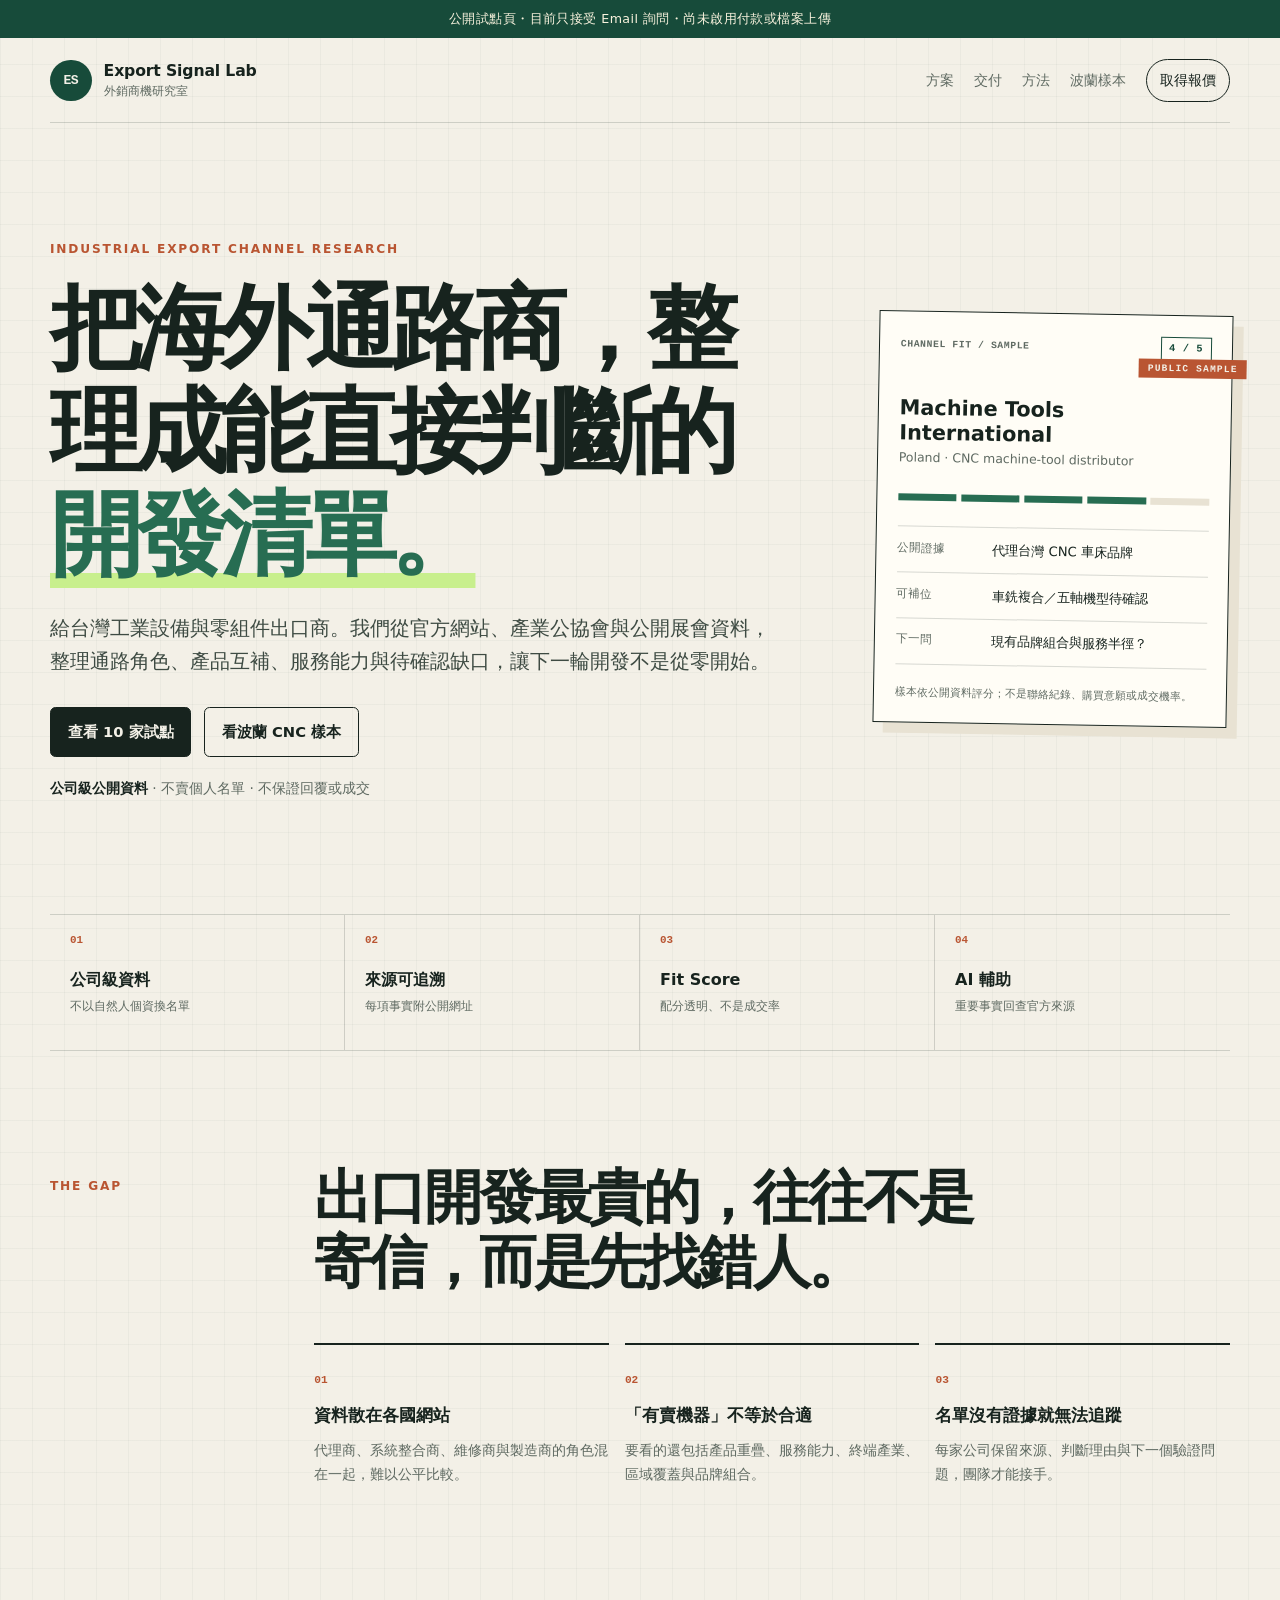
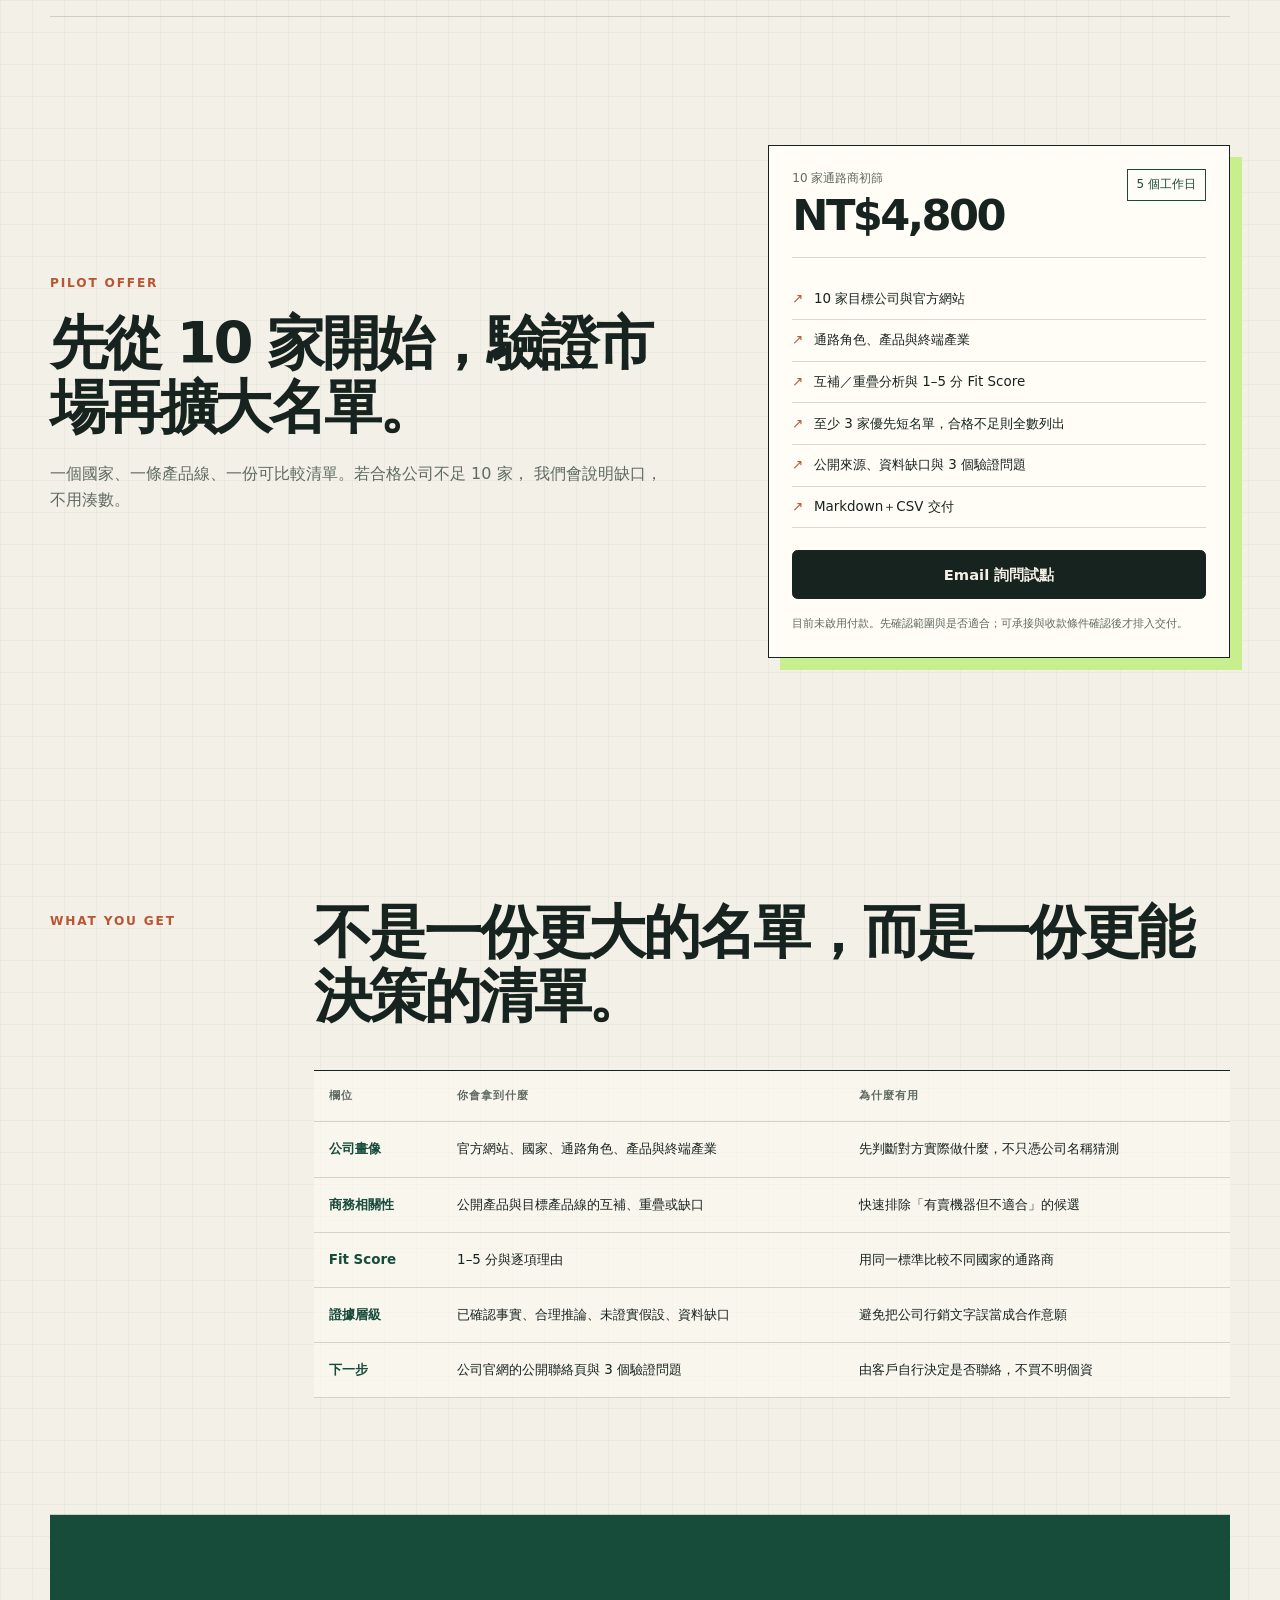
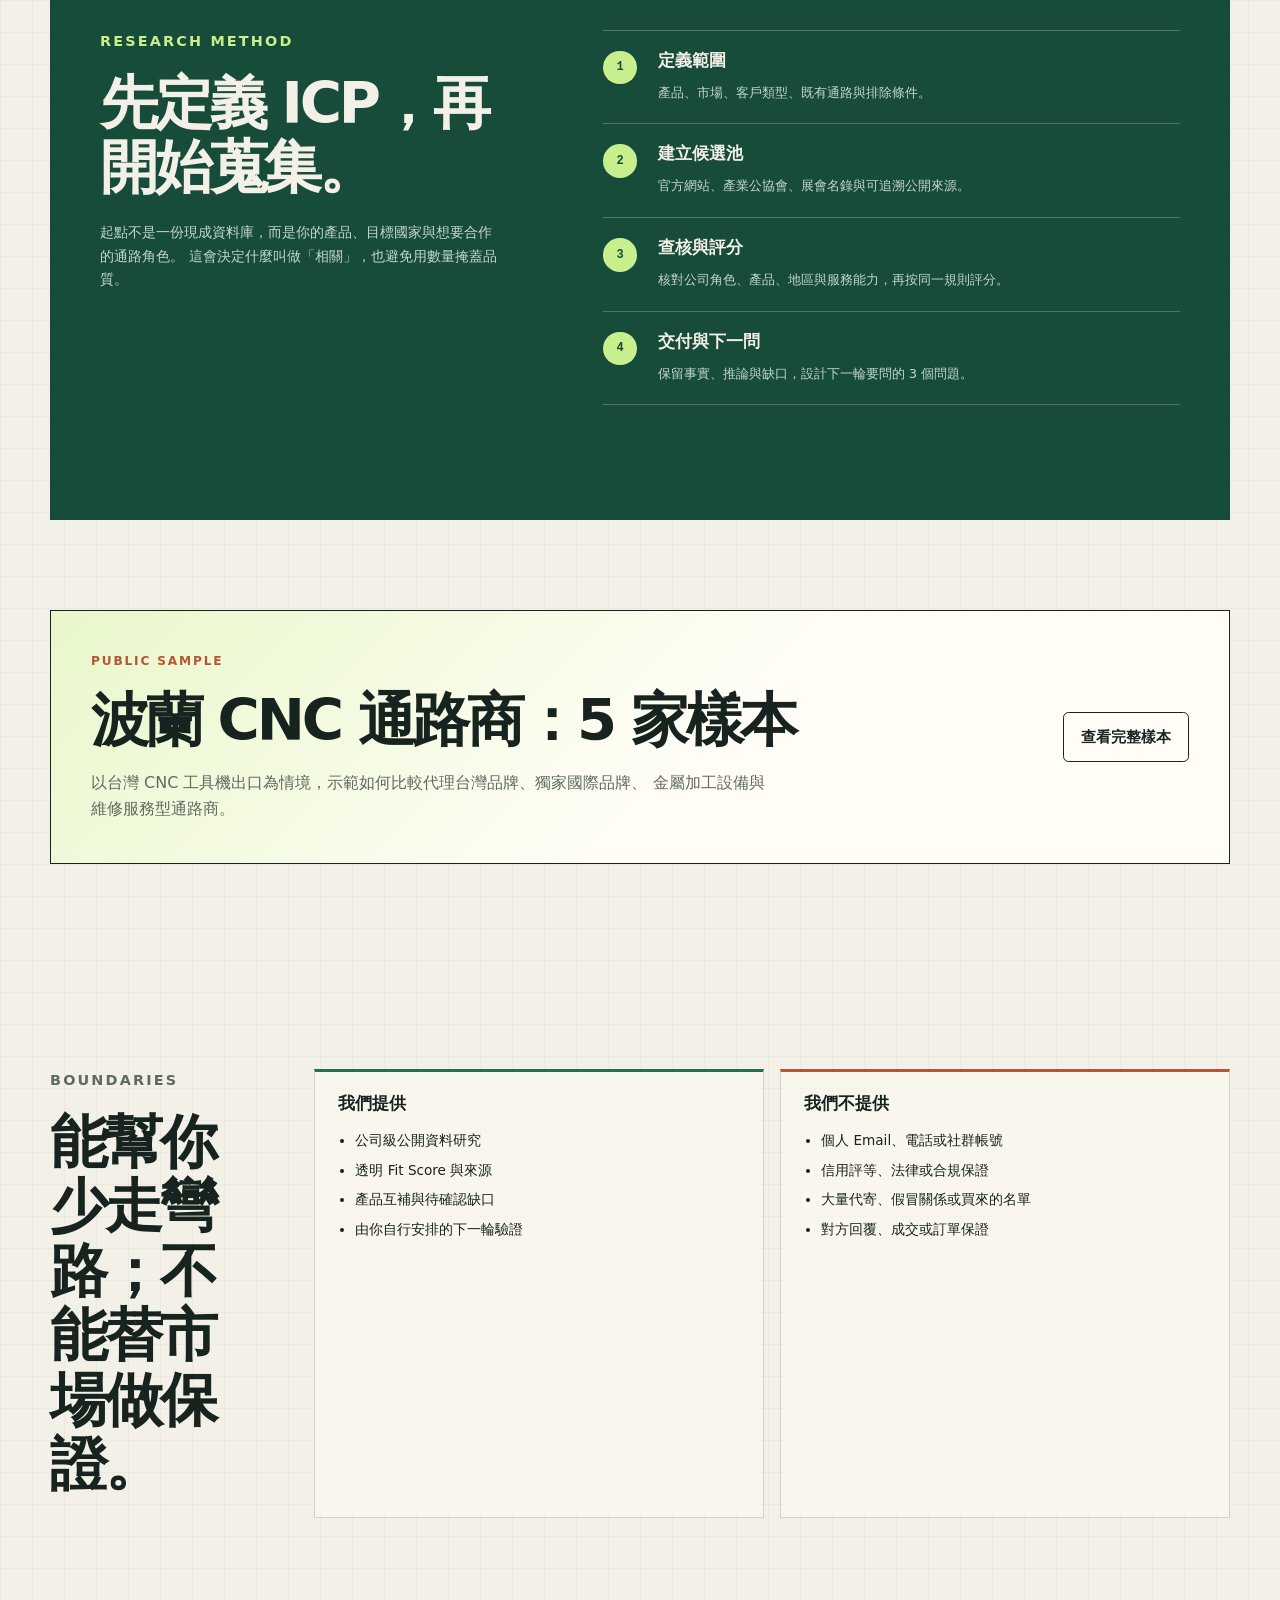
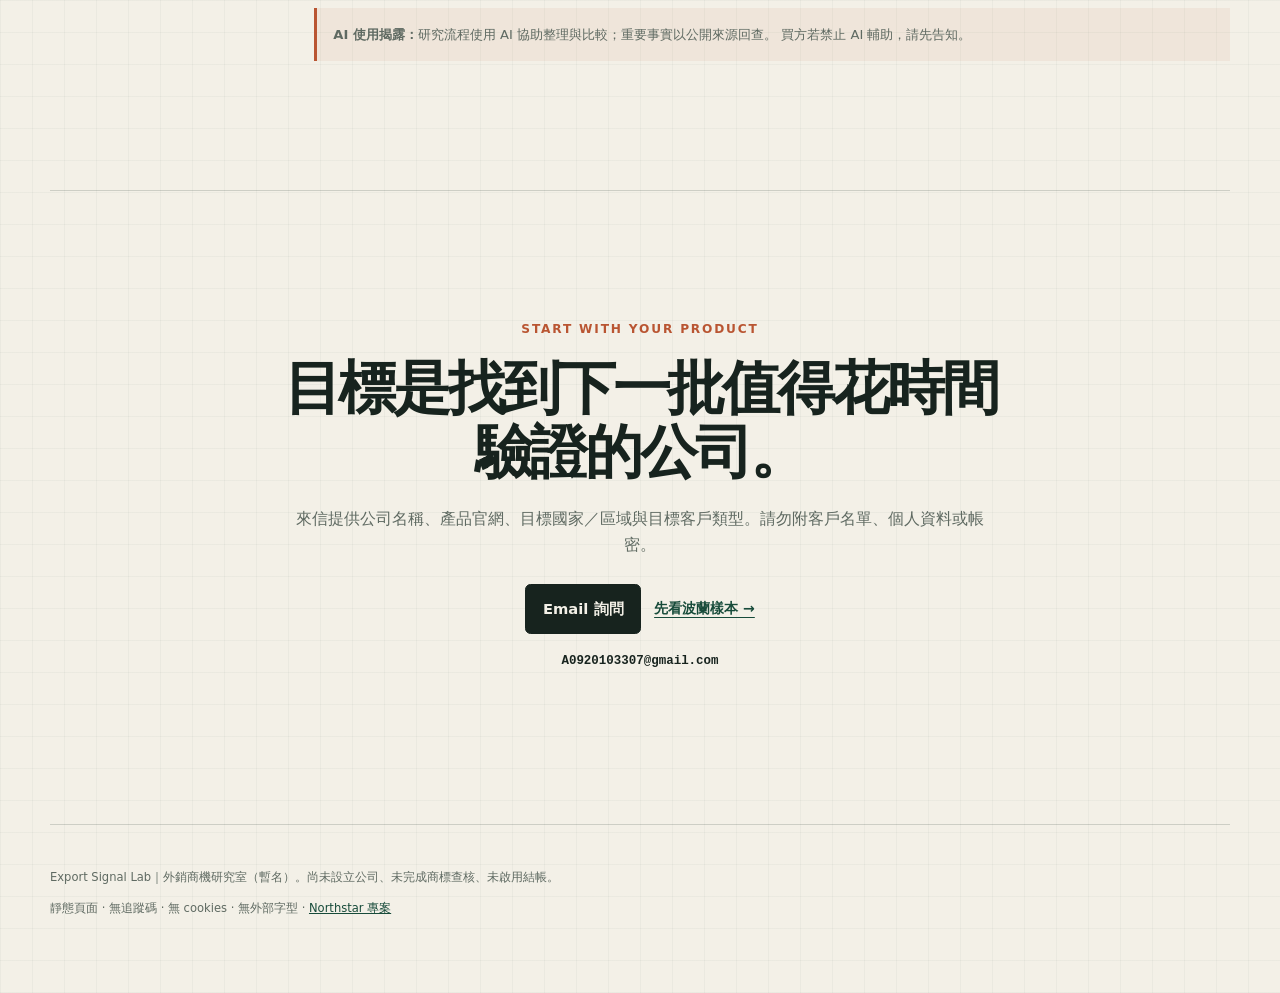
==== export-research/index.html @ 9eeb0684 "Add export channel research pilot" ====
<!doctype html>
<html lang="zh-Hant">
<head>
  <meta charset="utf-8">
  <meta name="viewport" content="width=device-width, initial-scale=1">
  <meta name="color-scheme" content="light">
  <meta name="description" content="為台灣工業出口商整理可追溯、可比較的海外通路商清單。10 家公開資料初篩試點，含 Fit Score、來源與訪談問題。">
  <link rel="canonical" href="https://a0920103307-droid.github.io/northstar-schema-review-site/export-research/">
  <title>Export Signal Lab｜外銷通路商機研究</title>
  <link rel="stylesheet" href="styles.css">
</head>
<body>
  <a class="skip-link" href="#main">跳至主要內容</a>

  <div class="notice" role="status">
    公開試點頁・目前只接受 Email 詢問・尚未啟用付款或檔案上傳
  </div>

  <header class="site-header">
    <a class="brand" href="#top" aria-label="Export Signal Lab 首頁">
      <span class="brand-mark" aria-hidden="true">ES</span>
      <span class="brand-copy">
        <strong>Export Signal Lab</strong>
        <small>外銷商機研究室</small>
      </span>
    </a>
    <nav aria-label="主要導覽">
      <a href="#offer">方案</a>
      <a href="#deliverable">交付</a>
      <a href="#method">方法</a>
      <a href="sample.html">波蘭樣本</a>
      <a class="nav-cta" href="#contact">取得報價</a>
    </nav>
  </header>

  <main id="main">
    <section id="top" class="hero">
      <div class="hero-copy">
        <p class="eyebrow">Industrial export channel research</p>
        <h1>把海外通路商，整理成能直接判斷的<span>開發清單。</span></h1>
        <p class="lede">
          給台灣工業設備與零組件出口商。我們從官方網站、產業公協會與公開展會資料，
          整理通路角色、產品互補、服務能力與待確認缺口，讓下一輪開發不是從零開始。
        </p>
        <div class="actions">
          <a class="button primary" href="#offer">查看 10 家試點</a>
          <a class="button secondary" href="sample.html">看波蘭 CNC 樣本</a>
        </div>
        <p class="proof">
          <strong>公司級公開資料</strong> · 不賣個人名單 · 不保證回覆或成交
        </p>
      </div>

      <aside class="signal-card" aria-label="樣本評分卡示意">
        <div class="signal-head">
          <span>CHANNEL FIT / SAMPLE</span>
          <span class="tag">4 / 5</span>
        </div>
        <p class="company">Machine Tools International</p>
        <p class="location">Poland · CNC machine-tool distributor</p>
        <div class="signal-meter" aria-hidden="true">
          <span></span><span></span><span></span><span></span><span class="empty"></span>
        </div>
        <dl>
          <div><dt>公開證據</dt><dd>代理台灣 CNC 車床品牌</dd></div>
          <div><dt>可補位</dt><dd>車銑複合／五軸機型待確認</dd></div>
          <div><dt>下一問</dt><dd>現有品牌組合與服務半徑？</dd></div>
        </dl>
        <p class="fine-print">樣本依公開資料評分；不是聯絡紀錄、購買意願或成交機率。</p>
      </aside>
    </section>

    <section class="ticker" aria-label="服務屬性">
      <div><span>01</span><strong>公司級資料</strong><small>不以自然人個資換名單</small></div>
      <div><span>02</span><strong>來源可追溯</strong><small>每項事實附公開網址</small></div>
      <div><span>03</span><strong>Fit Score</strong><small>配分透明、不是成交率</small></div>
      <div><span>04</span><strong>AI 輔助</strong><small>重要事實回查官方來源</small></div>
    </section>

    <section class="problem">
      <div class="section-label">THE GAP</div>
      <div class="problem-copy">
        <h2>出口開發最貴的，往往不是寄信，而是先找錯人。</h2>
        <div class="problem-grid">
          <article>
            <span>01</span>
            <h3>資料散在各國網站</h3>
            <p>代理商、系統整合商、維修商與製造商的角色混在一起，難以公平比較。</p>
          </article>
          <article>
            <span>02</span>
            <h3>「有賣機器」不等於合適</h3>
            <p>要看的還包括產品重疊、服務能力、終端產業、區域覆蓋與品牌組合。</p>
          </article>
          <article>
            <span>03</span>
            <h3>名單沒有證據就無法追蹤</h3>
            <p>每家公司保留來源、判斷理由與下一個驗證問題，團隊才能接手。</p>
          </article>
        </div>
      </div>
    </section>

    <section id="offer" class="offer">
      <div class="offer-intro">
        <p class="eyebrow">Pilot offer</p>
        <h2>先從 10 家開始，驗證市場再擴大名單。</h2>
        <p>
          一個國家、一條產品線、一份可比較清單。若合格公司不足 10 家，
          我們會說明缺口，不用湊數。
        </p>
      </div>
      <div class="price-card">
        <div class="price-head">
          <div>
            <span>10 家通路商初篩</span>
            <strong>NT$4,800</strong>
          </div>
          <span class="schedule">5 個工作日</span>
        </div>
        <ul class="deliverables">
          <li>10 家目標公司與官方網站</li>
          <li>通路角色、產品與終端產業</li>
          <li>互補／重疊分析與 1–5 分 Fit Score</li>
          <li>至少 3 家優先短名單，合格不足則全數列出</li>
          <li>公開來源、資料缺口與 3 個驗證問題</li>
          <li>Markdown＋CSV 交付</li>
        </ul>
        <a class="button primary wide" href="mailto:A0920103307@gmail.com?subject=Export%20Signal%20Lab%20%E5%8D%81%E5%AE%B6%E9%80%9A%E8%B7%AF%E5%95%86%E5%88%9D%E7%AF%A9%E8%A9%A2%E5%95%8F&amp;body=%E6%82%A8%E5%A5%BD%EF%BC%8C%E6%88%91%E6%83%B3%E4%BA%86%E8%A7%A3%2010%20%E5%AE%B6%E9%80%9A%E8%B7%AF%E5%95%86%E5%88%9D%E7%AF%A9%E3%80%82%0A%0A%E5%85%AC%E5%8F%B8%EF%BC%9A%0A%E7%94%A2%E5%93%81%E5%AE%98%E7%B6%B2%EF%BC%9A%0A%E7%9B%AE%E6%A8%99%E5%9C%8B%E5%AE%B6%2F%E5%8D%80%E5%9F%9F%EF%BC%9A%0A%E7%9B%AE%E6%A8%99%E5%AE%A2%E6%88%B6%E9%A1%9E%E5%9E%8B%EF%BC%9A%0A%0A%E8%AB%8B%E5%8B%BF%E9%99%84%E5%80%8B%E4%BA%BA%E8%81%AF%E7%B5%A1%E8%B3%87%E6%96%99%E3%80%81%E5%AE%A2%E6%88%B6%E5%90%8D%E5%96%AE%E3%80%81%E5%B8%B3%E5%AF%86%E6%88%96%E9%9D%9E%E5%85%AC%E9%96%8B%E6%96%87%E4%BB%B6%E3%80%82">Email 詢問試點</a>
        <p class="price-note">目前未啟用付款。先確認範圍與是否適合；可承接與收款條件確認後才排入交付。</p>
      </div>
    </section>

    <section id="deliverable" class="deliverable">
      <div class="section-label">WHAT YOU GET</div>
      <div>
        <h2>不是一份更大的名單，而是一份更能決策的清單。</h2>
        <div class="table-wrap">
          <table>
            <thead>
              <tr><th>欄位</th><th>你會拿到什麼</th><th>為什麼有用</th></tr>
            </thead>
            <tbody>
              <tr><td>公司畫像</td><td>官方網站、國家、通路角色、產品與終端產業</td><td>先判斷對方實際做什麼，不只憑公司名稱猜測</td></tr>
              <tr><td>商務相關性</td><td>公開產品與目標產品線的互補、重疊或缺口</td><td>快速排除「有賣機器但不適合」的候選</td></tr>
              <tr><td>Fit Score</td><td>1–5 分與逐項理由</td><td>用同一標準比較不同國家的通路商</td></tr>
              <tr><td>證據層級</td><td>已確認事實、合理推論、未證實假設、資料缺口</td><td>避免把公司行銷文字誤當成合作意願</td></tr>
              <tr><td>下一步</td><td>公司官網的公開聯絡頁與 3 個驗證問題</td><td>由客戶自行決定是否聯絡，不買不明個資</td></tr>
            </tbody>
          </table>
        </div>
      </div>
    </section>

    <section id="method" class="method">
      <div>
        <p class="eyebrow">Research method</p>
        <h2>先定義 ICP，再開始蒐集。</h2>
        <p>
          起點不是一份現成資料庫，而是你的產品、目標國家與想要合作的通路角色。
          這會決定什麼叫做「相關」，也避免用數量掩蓋品質。
        </p>
      </div>
      <ol class="steps">
        <li><span>1</span><div><h3>定義範圍</h3><p>產品、市場、客戶類型、既有通路與排除條件。</p></div></li>
        <li><span>2</span><div><h3>建立候選池</h3><p>官方網站、產業公協會、展會名錄與可追溯公開來源。</p></div></li>
        <li><span>3</span><div><h3>查核與評分</h3><p>核對公司角色、產品、地區與服務能力，再按同一規則評分。</p></div></li>
        <li><span>4</span><div><h3>交付與下一問</h3><p>保留事實、推論與缺口，設計下一輪要問的 3 個問題。</p></div></li>
      </ol>
    </section>

    <section class="sample-callout">
      <div>
        <p class="eyebrow">Public sample</p>
        <h2>波蘭 CNC 通路商：5 家樣本</h2>
        <p>
          以台灣 CNC 工具機出口為情境，示範如何比較代理台灣品牌、獨家國際品牌、
          金屬加工設備與維修服務型通路商。
        </p>
      </div>
      <a class="button secondary" href="sample.html">查看完整樣本</a>
    </section>

    <section class="limits">
      <div>
        <p class="eyebrow">Boundaries</p>
        <h2>能幫你少走彎路；不能替市場做保證。</h2>
      </div>
      <div class="limit-grid">
        <div>
          <h3>我們提供</h3>
          <ul>
            <li>公司級公開資料研究</li>
            <li>透明 Fit Score 與來源</li>
            <li>產品互補與待確認缺口</li>
            <li>由你自行安排的下一輪驗證</li>
          </ul>
        </div>
        <div>
          <h3>我們不提供</h3>
          <ul>
            <li>個人 Email、電話或社群帳號</li>
            <li>信用評等、法律或合規保證</li>
            <li>大量代寄、假冒關係或買來的名單</li>
            <li>對方回覆、成交或訂單保證</li>
          </ul>
        </div>
      </div>
      <p class="disclosure">
        <strong>AI 使用揭露：</strong>研究流程使用 AI 協助整理與比較；重要事實以公開來源回查。
        買方若禁止 AI 輔助，請先告知。
      </p>
    </section>

    <section id="contact" class="contact">
      <p class="eyebrow">Start with your product</p>
      <h2>目標是找到下一批值得花時間驗證的公司。</h2>
      <p>來信提供公司名稱、產品官網、目標國家／區域與目標客戶類型。請勿附客戶名單、個人資料或帳密。</p>
      <div class="contact-actions">
        <a class="button primary" href="mailto:A0920103307@gmail.com?subject=Export%20Signal%20Lab%20%E5%8D%81%E5%AE%B6%E9%80%9A%E8%B7%AF%E5%95%86%E5%88%9D%E7%AF%A9%E8%A9%A2%E5%95%8F&amp;body=%E6%82%A8%E5%A5%BD%EF%BC%8C%E6%88%91%E6%83%B3%E4%BA%86%E8%A7%A3%2010%20%E5%AE%B6%E9%80%9A%E8%B7%AF%E5%95%86%E5%88%9D%E7%AF%A9%E3%80%82%0A%0A%E5%85%AC%E5%8F%B8%EF%BC%9A%0A%E7%94%A2%E5%93%81%E5%AE%98%E7%B6%B2%EF%BC%9A%0A%E7%9B%AE%E6%A8%99%E5%9C%8B%E5%AE%B6%2F%E5%8D%80%E5%9F%9F%EF%BC%9A%0A%E7%9B%AE%E6%A8%99%E5%AE%A2%E6%88%B6%E9%A1%9E%E5%9E%8B%EF%BC%9A%0A%0A%E8%AB%8B%E5%8B%BF%E9%99%84%E5%80%8B%E4%BA%BA%E8%81%AF%E7%B5%A1%E8%B3%87%E6%96%99%E3%80%81%E5%AE%A2%E6%88%B6%E5%90%8D%E5%96%AE%E3%80%81%E5%B8%B3%E5%AF%86%E6%88%96%E9%9D%9E%E5%85%AC%E9%96%8B%E6%96%87%E4%BB%B6%E3%80%82">Email 詢問</a>
        <a class="text-link" href="sample.html">先看波蘭樣本 →</a>
      </div>
      <p class="contact-email">A0920103307@gmail.com</p>
    </section>
  </main>

  <footer>
    <p>Export Signal Lab｜外銷商機研究室（暫名）。尚未設立公司、未完成商標查核、未啟用結帳。</p>
    <p>靜態頁面 · 無追蹤碼 · 無 cookies · 無外部字型 · <a href="../">Northstar 專案</a></p>
  </footer>
</body>
</html>
---- export-research/styles.css ----
:root {
  --paper: #f3f0e7;
  --paper-2: #e8e2d3;
  --ink: #17231e;
  --muted: #5f6a62;
  --line: rgba(23, 35, 30, 0.17);
  --green: #174b3a;
  --green-2: #276d52;
  --lime: #c8ef8d;
  --rust: #b95532;
  --white: #fffdf6;
  --max: 1180px;
}

* { box-sizing: border-box; }
html { scroll-behavior: smooth; }
body {
  margin: 0;
  color: var(--ink);
  background:
    linear-gradient(rgba(23, 35, 30, 0.035) 1px, transparent 1px),
    linear-gradient(90deg, rgba(23, 35, 30, 0.035) 1px, transparent 1px),
    var(--paper);
  background-size: 32px 32px;
  font-family: "Noto Sans TC", "PingFang TC", "Microsoft JhengHei", ui-sans-serif, system-ui, sans-serif;
  line-height: 1.65;
}
a { color: inherit; }
button, a { -webkit-tap-highlight-color: transparent; }
.skip-link {
  position: fixed;
  z-index: 100;
  top: .5rem;
  left: .5rem;
  padding: .7rem 1rem;
  background: var(--ink);
  color: var(--white);
  transform: translateY(-150%);
}
.skip-link:focus { transform: none; }
.notice {
  padding: .55rem 1rem;
  color: #f8f2dd;
  background: var(--green);
  text-align: center;
  font-size: .79rem;
  letter-spacing: .035em;
}
.site-header, main, footer {
  width: min(calc(100% - 2.5rem), var(--max));
  margin-inline: auto;
}
.site-header {
  display: flex;
  align-items: center;
  justify-content: space-between;
  gap: 2rem;
  padding-block: 1.3rem;
  border-bottom: 1px solid var(--line);
}
.brand {
  display: inline-flex;
  align-items: center;
  gap: .75rem;
  text-decoration: none;
}
.brand-mark {
  display: grid;
  place-items: center;
  width: 2.6rem;
  height: 2.6rem;
  border-radius: 50%;
  color: var(--paper);
  background: var(--green);
  font: 800 .82rem/1 ui-monospace, SFMono-Regular, Consolas, monospace;
  letter-spacing: -.04em;
}
.brand-copy { display: grid; line-height: 1.2; }
.brand-copy strong { font-size: .98rem; letter-spacing: -.01em; }
.brand-copy small { margin-top: .24rem; color: var(--muted); font-size: .72rem; }
nav { display: flex; align-items: center; flex-wrap: wrap; gap: 1.25rem; }
nav a {
  color: var(--muted);
  text-decoration: none;
  font-size: .86rem;
}
nav a:hover, nav a:focus-visible { color: var(--ink); }
nav .nav-cta {
  padding: .55rem .8rem;
  border: 1px solid var(--ink);
  border-radius: 999px;
  color: var(--ink);
}

.hero {
  display: grid;
  grid-template-columns: minmax(0, 1.35fr) minmax(310px, .65fr);
  gap: clamp(3rem, 7vw, 7rem);
  align-items: center;
  min-height: 78vh;
  padding-block: clamp(4.5rem, 9vw, 8rem);
}
.eyebrow, .section-label {
  margin: 0 0 1.15rem;
  color: var(--rust);
  font-size: .76rem;
  font-weight: 850;
  letter-spacing: .15em;
  text-transform: uppercase;
}
h1, h2, h3 { line-height: 1.12; }
h1 {
  max-width: 12.5ch;
  margin: 0;
  font-size: clamp(3.2rem, 7.2vw, 6.7rem);
  font-weight: 850;
  letter-spacing: -.075em;
}
h1 span {
  color: var(--green-2);
  text-decoration: underline;
  text-decoration-color: var(--lime);
  text-decoration-thickness: .16em;
  text-underline-offset: .08em;
}
h2 {
  margin: 0 0 1.25rem;
  font-size: clamp(2.15rem, 4.5vw, 4rem);
  font-weight: 820;
  letter-spacing: -.055em;
}
h3 { margin: 0 0 .75rem; font-size: 1.06rem; }
.lede {
  max-width: 50rem;
  margin: 1.65rem 0 1.8rem;
  color: #3e4b43;
  font-size: clamp(1.06rem, 1.7vw, 1.24rem);
}
.actions, .contact-actions {
  display: flex;
  flex-wrap: wrap;
  align-items: center;
  gap: .8rem;
}
.button {
  display: inline-flex;
  align-items: center;
  justify-content: center;
  min-height: 3rem;
  padding: .72rem 1.05rem;
  border: 1px solid var(--ink);
  border-radius: .35rem;
  text-decoration: none;
  font-size: .92rem;
  font-weight: 800;
  transition: transform .16s ease, background .16s ease;
}
.button.primary { color: var(--paper); background: var(--ink); }
.button.secondary { color: var(--ink); background: transparent; }
.button.wide { width: 100%; margin-top: 1.35rem; }
.button:hover, .button:focus-visible { transform: translateY(-2px); }
.proof {
  margin: 1.25rem 0 0;
  color: var(--muted);
  font-size: .86rem;
}
.proof strong { color: var(--ink); }

.signal-card {
  position: relative;
  padding: 1.3rem;
  border: 1px solid var(--ink);
  background: var(--white);
  box-shadow: .65rem .65rem 0 var(--paper-2);
  transform: rotate(1deg);
}
.signal-card::after {
  content: "PUBLIC SAMPLE";
  position: absolute;
  right: -.9rem;
  top: 2.7rem;
  padding: .28rem .55rem;
  color: var(--paper);
  background: var(--rust);
  font: 800 .6rem/1 ui-monospace, SFMono-Regular, Consolas, monospace;
  letter-spacing: .12em;
}
.signal-head {
  display: flex;
  align-items: center;
  justify-content: space-between;
  gap: 1rem;
  color: var(--muted);
  font: 700 .61rem/1.3 ui-monospace, SFMono-Regular, Consolas, monospace;
  letter-spacing: .06em;
}
.tag {
  padding: .28rem .46rem;
  color: var(--green);
  border: 1px solid var(--green);
  font-size: .65rem;
}
.company {
  margin: 2.4rem 0 .15rem;
  font-size: 1.3rem;
  font-weight: 850;
  line-height: 1.2;
}
.location { margin: 0; color: var(--muted); font-size: .78rem; }
.signal-meter {
  display: grid;
  grid-template-columns: repeat(5, 1fr);
  gap: .28rem;
  margin: 1.6rem 0;
}
.signal-meter span { height: .42rem; background: var(--green-2); }
.signal-meter .empty { background: var(--paper-2); }
dl { margin: 0; border-top: 1px solid var(--line); }
dl div {
  display: grid;
  grid-template-columns: 5.2rem 1fr;
  gap: .75rem;
  padding-block: .72rem;
  border-bottom: 1px solid var(--line);
}
dt { color: var(--muted); font-size: .72rem; }
dd { margin: 0; font-size: .82rem; }
.fine-print { margin: 1.2rem 0 0; color: var(--muted); font-size: .67rem; }

.ticker {
  display: grid;
  grid-template-columns: repeat(4, 1fr);
  border-block: 1px solid var(--line);
}
.ticker div {
  min-height: 8.4rem;
  padding: 1.25rem;
  border-right: 1px solid var(--line);
}
.ticker div:last-child { border-right: 0; }
.ticker span, .ticker strong, .ticker small { display: block; }
.ticker span {
  margin-bottom: 1.3rem;
  color: var(--rust);
  font: 700 .68rem/1 ui-monospace, SFMono-Regular, Consolas, monospace;
}
.ticker strong { font-size: 1rem; }
.ticker small { margin-top: .2rem; color: var(--muted); font-size: .72rem; }

.problem, .deliverable, .limits {
  display: grid;
  grid-template-columns: .34fr 1.66fr;
  gap: clamp(2rem, 6vw, 6rem);
  padding-block: clamp(5rem, 9vw, 8rem);
  border-bottom: 1px solid var(--line);
}
.section-label { padding-top: .65rem; }
.problem-copy > h2 { max-width: 17ch; }
.problem-grid {
  display: grid;
  grid-template-columns: repeat(3, 1fr);
  gap: 1rem;
  margin-top: 3rem;
}
.problem-grid article {
  padding: 1.25rem 0 0;
  border-top: 2px solid var(--ink);
}
.problem-grid span {
  color: var(--rust);
  font: 700 .7rem/1 ui-monospace, SFMono-Regular, Consolas, monospace;
}
.problem-grid h3 { margin-top: .9rem; }
.problem-grid p, .method p, .deliverable p, .limits p {
  color: var(--muted);
  font-size: .9rem;
}

.offer {
  display: grid;
  grid-template-columns: minmax(0, 1fr) minmax(340px, .75fr);
  gap: clamp(3rem, 8vw, 8rem);
  align-items: center;
  padding-block: clamp(5rem, 10vw, 9rem);
}
.offer-intro > p:last-child { max-width: 39rem; color: var(--muted); }
.price-card {
  padding: 1.45rem;
  border: 1px solid var(--ink);
  background: var(--white);
  box-shadow: .75rem .75rem 0 var(--lime);
}
.price-head {
  display: flex;
  justify-content: space-between;
  gap: 1rem;
  padding-bottom: 1.25rem;
  border-bottom: 1px solid var(--line);
}
.price-head span { display: block; color: var(--muted); font-size: .75rem; }
.price-head strong {
  display: block;
  margin-top: .3rem;
  font-size: 2.7rem;
  line-height: 1;
  letter-spacing: -.06em;
}
.price-head .schedule {
  align-self: flex-start;
  padding: .3rem .55rem;
  color: var(--green);
  border: 1px solid var(--green);
}
.deliverables {
  list-style: none;
  padding: 0;
  margin: 1.25rem 0 0;
}
.deliverables li {
  position: relative;
  padding: .58rem 0 .58rem 1.35rem;
  border-bottom: 1px solid var(--line);
  font-size: .84rem;
}
.deliverables li::before {
  content: "↗";
  position: absolute;
  left: 0;
  color: var(--rust);
}
.price-note { margin: 1rem 0 0; color: var(--muted); font-size: .69rem; }

.table-wrap { overflow-x: auto; margin-top: 2.5rem; }
table {
  width: 100%;
  min-width: 720px;
  border-collapse: collapse;
  background: rgba(255, 253, 246, .52);
}
th, td {
  padding: 1rem .9rem;
  border-bottom: 1px solid var(--line);
  text-align: left;
  vertical-align: top;
  font-size: .84rem;
}
th {
  color: var(--muted);
  border-top: 1px solid var(--ink);
  font-size: .7rem;
  letter-spacing: .08em;
  text-transform: uppercase;
}
td:first-child { color: var(--green); font-weight: 800; }

.method {
  display: grid;
  grid-template-columns: .82fr 1.18fr;
  gap: clamp(3rem, 8vw, 8rem);
  padding-block: clamp(5rem, 9vw, 8rem);
  color: var(--paper);
  background: var(--green);
  width: 100%;
  margin-left: 0;
  padding-inline: max(1.25rem, calc((100vw - var(--max)) / 2));
}
.method .eyebrow { color: var(--lime); }
.method p { color: #c3d7cc; }
.method > div { max-width: 35rem; }
.steps {
  list-style: none;
  padding: 0;
  margin: 0;
  border-top: 1px solid rgba(255,255,255,.23);
}
.steps li {
  display: grid;
  grid-template-columns: 2.4rem 1fr;
  gap: 1rem;
  padding: 1.25rem 0;
  border-bottom: 1px solid rgba(255,255,255,.23);
}
.steps li > span {
  display: grid;
  place-items: center;
  width: 2.1rem;
  height: 2.1rem;
  color: var(--green);
  background: var(--lime);
  border-radius: 50%;
  font: 800 .75rem/1 ui-monospace, SFMono-Regular, Consolas, monospace;
}
.steps h3 { color: var(--paper); }
.steps p { margin: 0; font-size: .82rem; }

.sample-callout {
  display: flex;
  align-items: center;
  justify-content: space-between;
  gap: 2rem;
  margin-block: clamp(3rem, 7vw, 6rem);
  padding: clamp(1.5rem, 4vw, 2.5rem);
  border: 1px solid var(--ink);
  background:
    linear-gradient(135deg, rgba(200,239,141,.42), transparent 55%),
    var(--white);
}
.sample-callout h2 { margin-bottom: .6rem; }
.sample-callout p:last-child { max-width: 43rem; margin-bottom: 0; color: var(--muted); }

.limits .limit-grid {
  display: grid;
  grid-template-columns: 1fr 1fr;
  gap: 1rem;
}
.limit-grid > div {
  padding: 1.4rem;
  border: 1px solid var(--line);
  background: rgba(255,253,246,.52);
}
.limit-grid > div:first-child { border-top: 3px solid var(--green-2); }
.limit-grid > div:last-child { border-top: 3px solid var(--rust); }
.limit-grid ul { margin: 1rem 0 0; padding-left: 1.1rem; }
.limit-grid li { margin-block: .45rem; font-size: .85rem; }
.disclosure {
  grid-column: 2;
  padding: 1rem;
  border-left: 3px solid var(--rust);
  background: rgba(185, 85, 50, .07);
  font-size: .82rem !important;
}

.contact {
  padding-block: clamp(5rem, 10vw, 9rem);
  text-align: center;
}
.contact h2 { max-width: 19ch; margin-inline: auto; }
.contact > p:not(.eyebrow) {
  max-width: 43rem;
  margin: 0 auto 1.6rem;
  color: var(--muted);
}
.contact-actions { justify-content: center; }
.text-link {
  color: var(--green);
  font-size: .88rem;
  font-weight: 800;
  text-decoration-thickness: 1px;
  text-underline-offset: .25rem;
}
.contact-email {
  margin-top: 1.2rem !important;
  color: var(--ink) !important;
  font: 700 .78rem/1.4 ui-monospace, SFMono-Regular, Consolas, monospace;
}
footer {
  padding-block: 2rem 4rem;
  border-top: 1px solid var(--line);
  color: var(--muted);
  font-size: .72rem;
}
footer p { max-width: 46rem; }
footer a { color: var(--green); }

@media (max-width: 900px) {
  nav a:not(.nav-cta) { display: none; }
  .hero, .offer, .method { grid-template-columns: 1fr; }
  .hero { min-height: auto; }
  .signal-card { max-width: 480px; }
  .ticker { grid-template-columns: 1fr 1fr; }
  .ticker div:nth-child(2) { border-right: 0; }
  .ticker div:nth-child(-n+2) { border-bottom: 1px solid var(--line); }
  .problem, .deliverable, .limits { grid-template-columns: 1fr; gap: 1.5rem; }
  .section-label { padding-top: 0; }
  .problem-grid { grid-template-columns: 1fr; }
  .disclosure { grid-column: 1; }
  .sample-callout { align-items: flex-start; flex-direction: column; }
}

@media (max-width: 620px) {
  .site-header, main, footer { width: min(calc(100% - 1.5rem), var(--max)); }
  .site-header { gap: .8rem; }
  .brand-copy small { display: none; }
  .notice { font-size: .68rem; }
  .hero { padding-block: 3.5rem 4.5rem; gap: 3rem; }
  h1 { font-size: clamp(2.6rem, 14vw, 4.2rem); letter-spacing: -.065em; }
  h2 { font-size: clamp(2rem, 10vw, 3rem); }
  .actions, .contact-actions { display: grid; }
  .button { width: 100%; }
  .signal-card { transform: none; box-shadow: .4rem .4rem 0 var(--paper-2); }
  .signal-card::after { right: -.3rem; }
  .ticker { grid-template-columns: 1fr; }
  .ticker div { border-right: 0; border-bottom: 1px solid var(--line); }
  .ticker div:last-child { border-bottom: 0; }
  .price-head { flex-direction: column; }
  .limit-grid { grid-template-columns: 1fr; }
  .problem, .deliverable, .limits, .offer, .contact { padding-block: 4rem; }
  .method { padding-block: 4rem; }
  .sample-callout { margin-block: 3rem; }
}

@media (prefers-reduced-motion: reduce) {
  html { scroll-behavior: auto; }
  .button { transition: none; }
  .button:hover, .button:focus-visible { transform: none; }
}
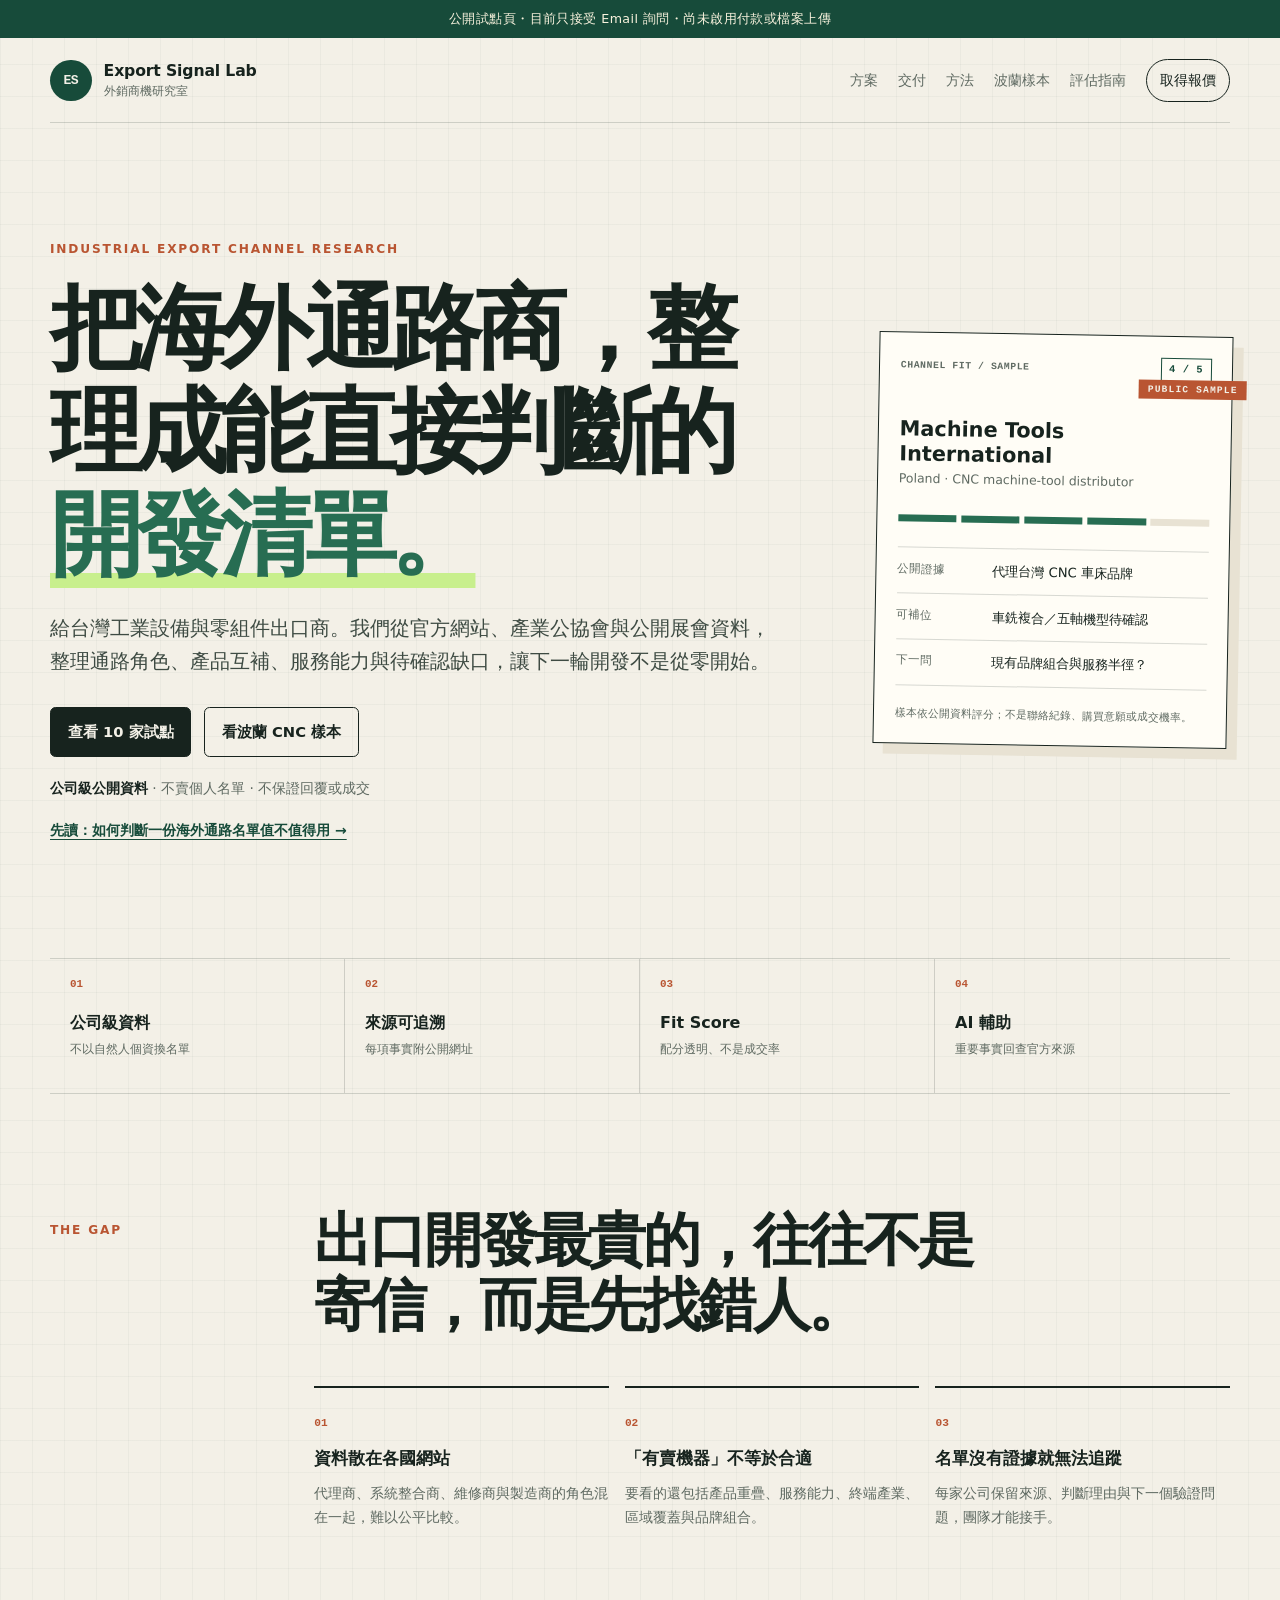
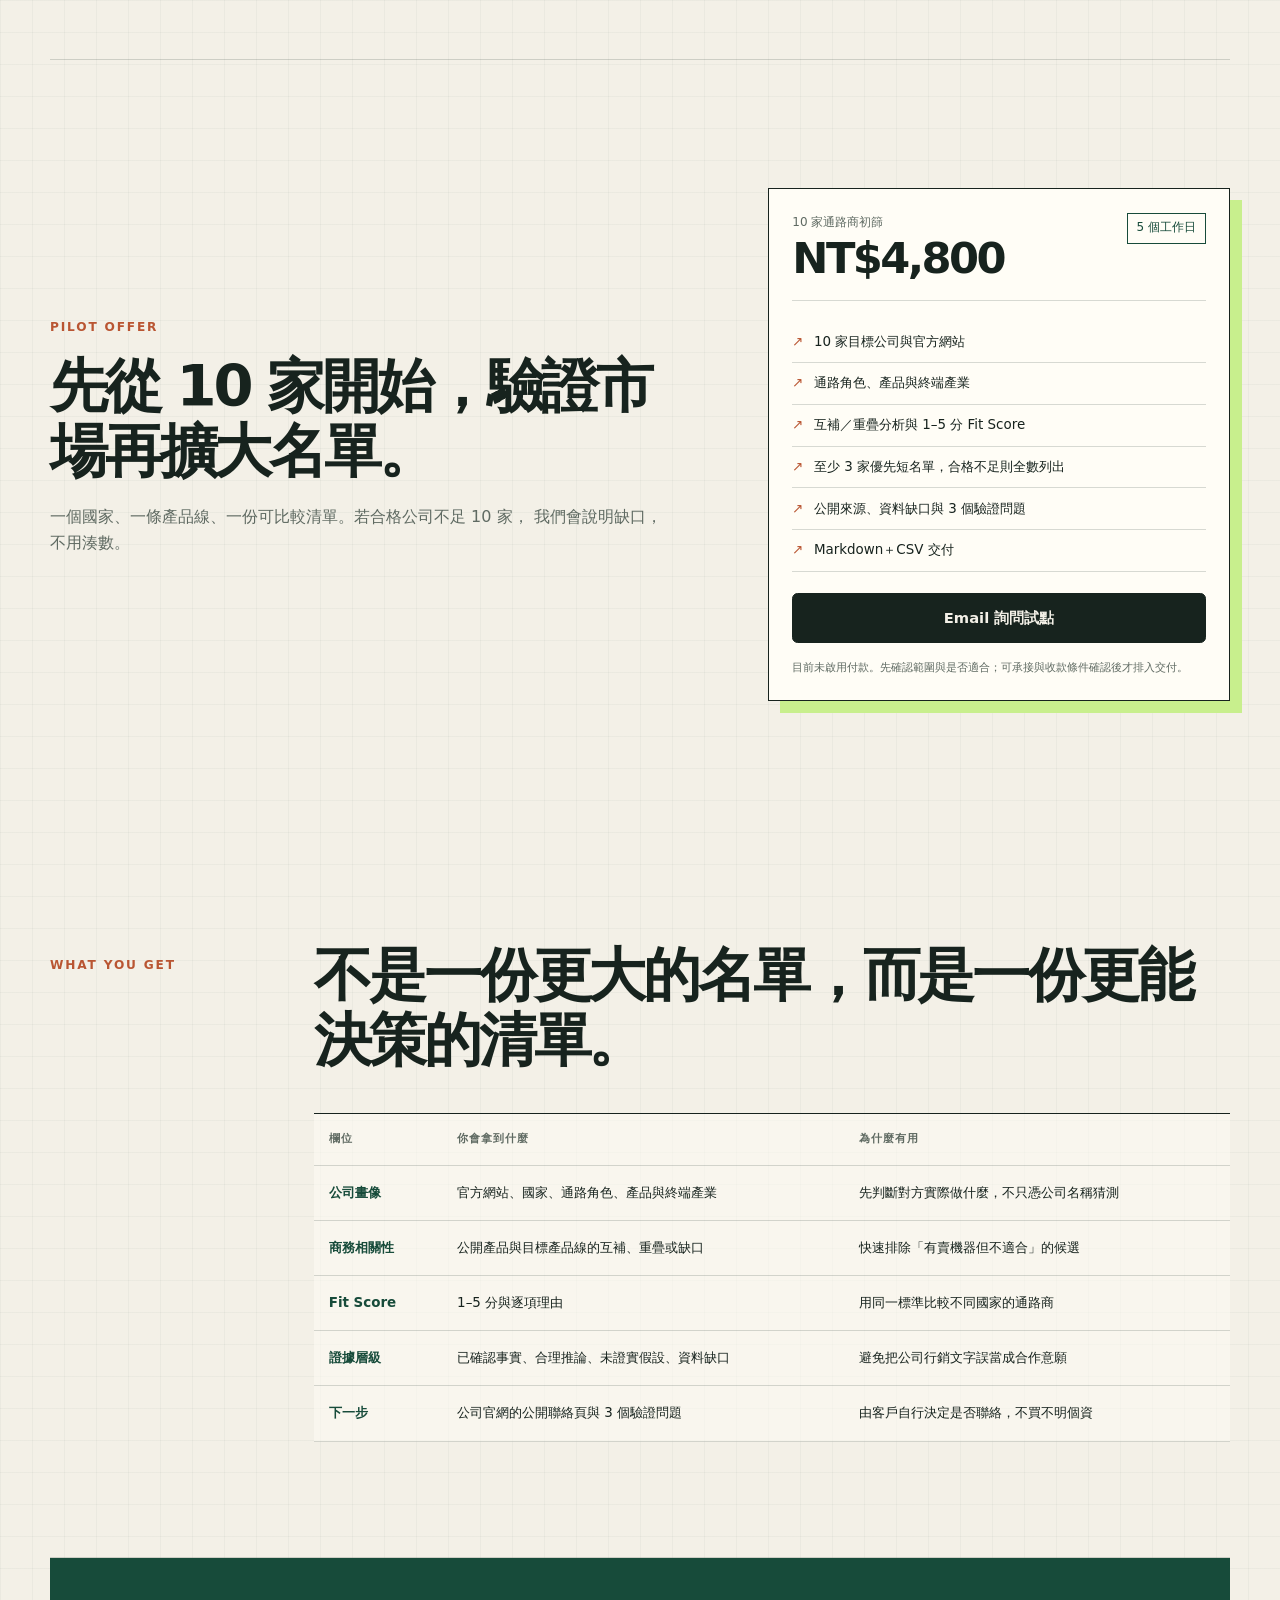
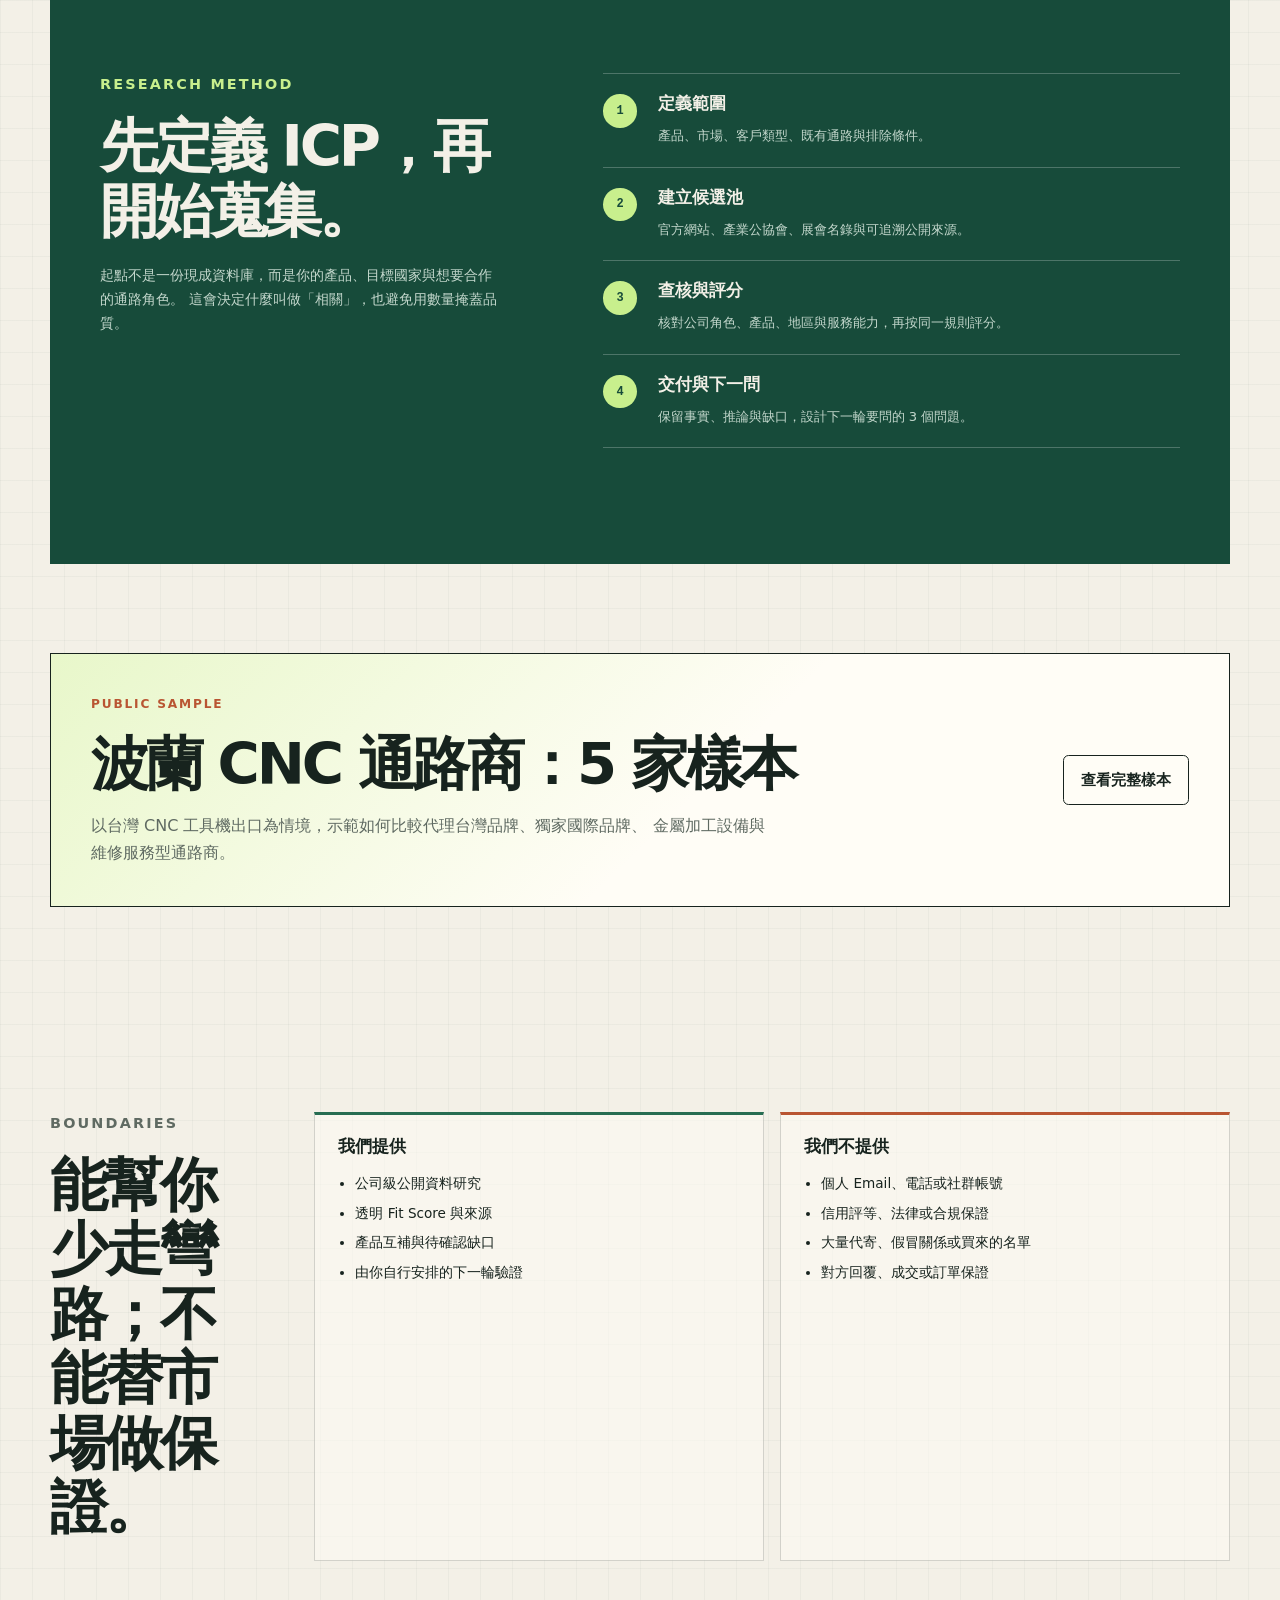
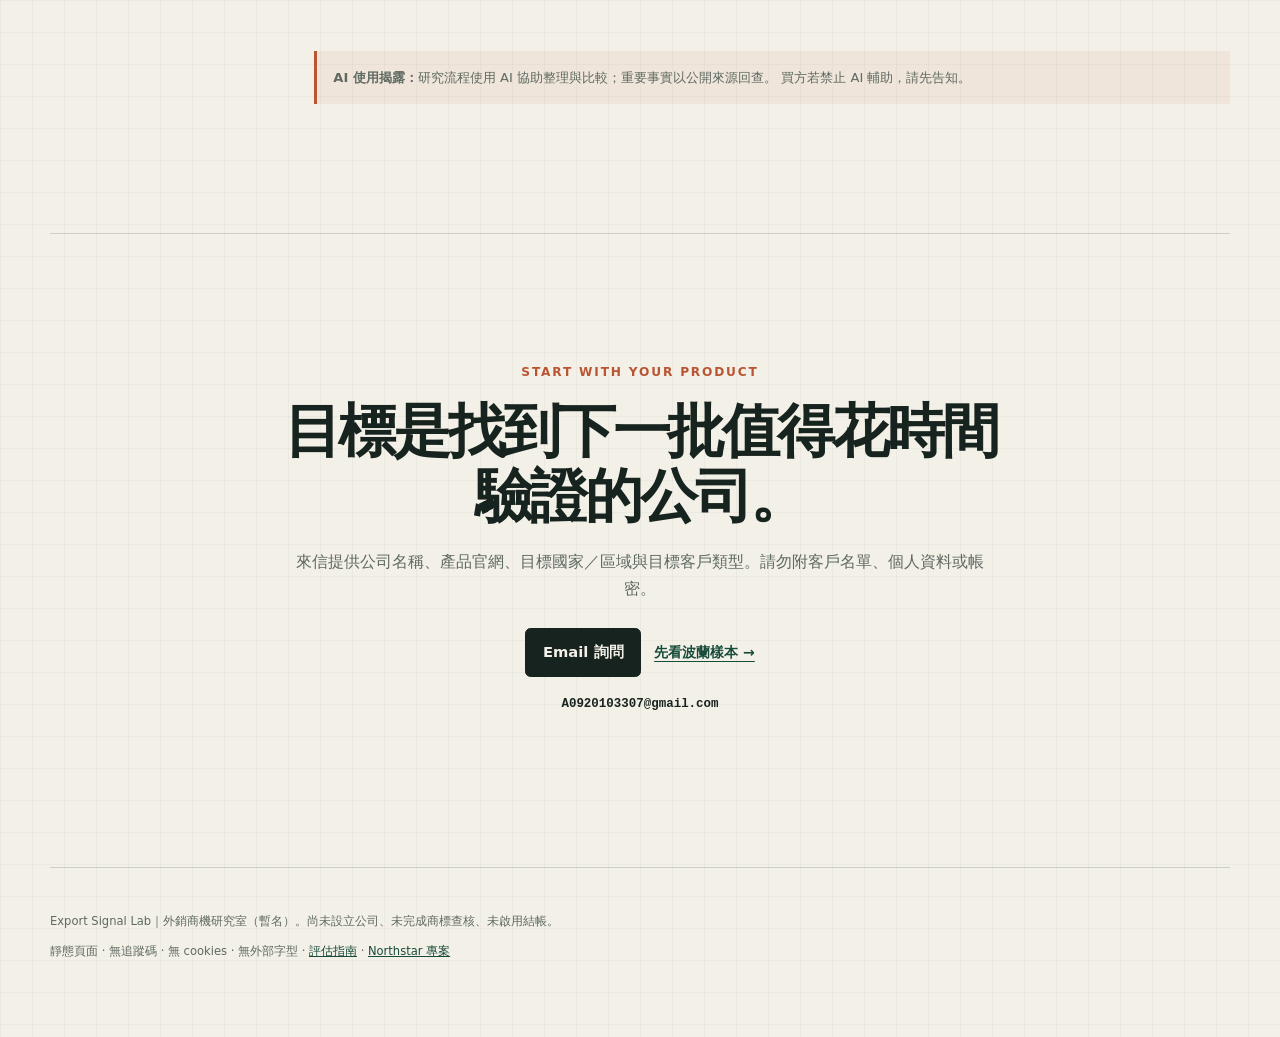
==== commit 3272f9be: "Add buyer guide for distributor research" ====
--- a/export-research/index.html
+++ b/export-research/index.html
@@ -29,6 +29,7 @@
       <a href="#deliverable">交付</a>
       <a href="#method">方法</a>
       <a href="sample.html">波蘭樣本</a>
+      <a href="guide.html">評估指南</a>
       <a class="nav-cta" href="#contact">取得報價</a>
     </nav>
   </header>
@@ -49,6 +50,7 @@
         <p class="proof">
           <strong>公司級公開資料</strong> · 不賣個人名單 · 不保證回覆或成交
         </p>
+      <p class="proof"><a class="text-link" href="guide.html">先讀：如何判斷一份海外通路名單值不值得用 →</a></p>
       </div>
 
       <aside class="signal-card" aria-label="樣本評分卡示意">
@@ -226,7 +228,7 @@
 
   <footer>
     <p>Export Signal Lab｜外銷商機研究室（暫名）。尚未設立公司、未完成商標查核、未啟用結帳。</p>
-    <p>靜態頁面 · 無追蹤碼 · 無 cookies · 無外部字型 · <a href="../">Northstar 專案</a></p>
+    <p>靜態頁面 · 無追蹤碼 · 無 cookies · 無外部字型 · <a href="guide.html">評估指南</a> · <a href="../">Northstar 專案</a></p>
   </footer>
 </body>
 </html>
--- a/export-research/styles.css
+++ b/export-research/styles.css
@@ -254,6 +254,7 @@
   padding-block: clamp(5rem, 9vw, 8rem);
   border-bottom: 1px solid var(--line);
 }
+.problem > *, .deliverable > *, .limits > * { min-width: 0; }
 .section-label { padding-top: .65rem; }
 .problem-copy > h2 { max-width: 17ch; }
 .problem-grid {
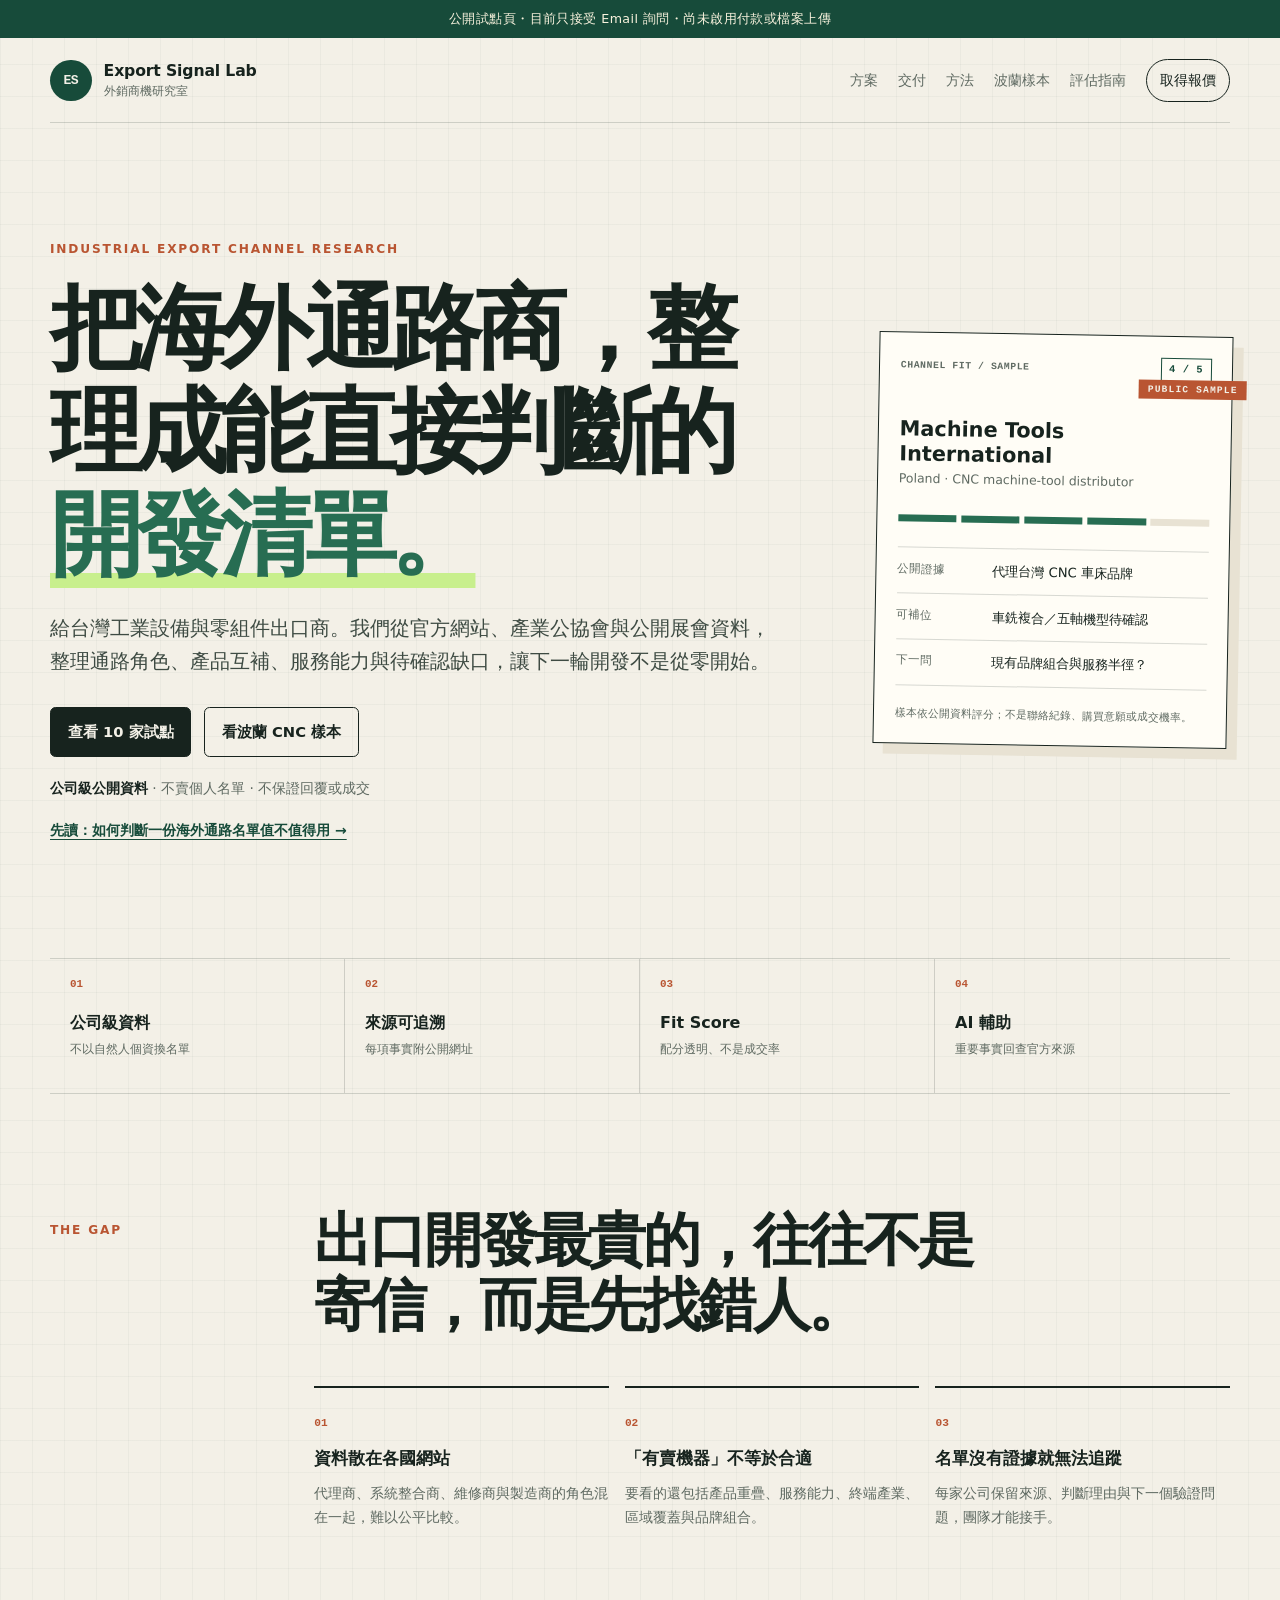
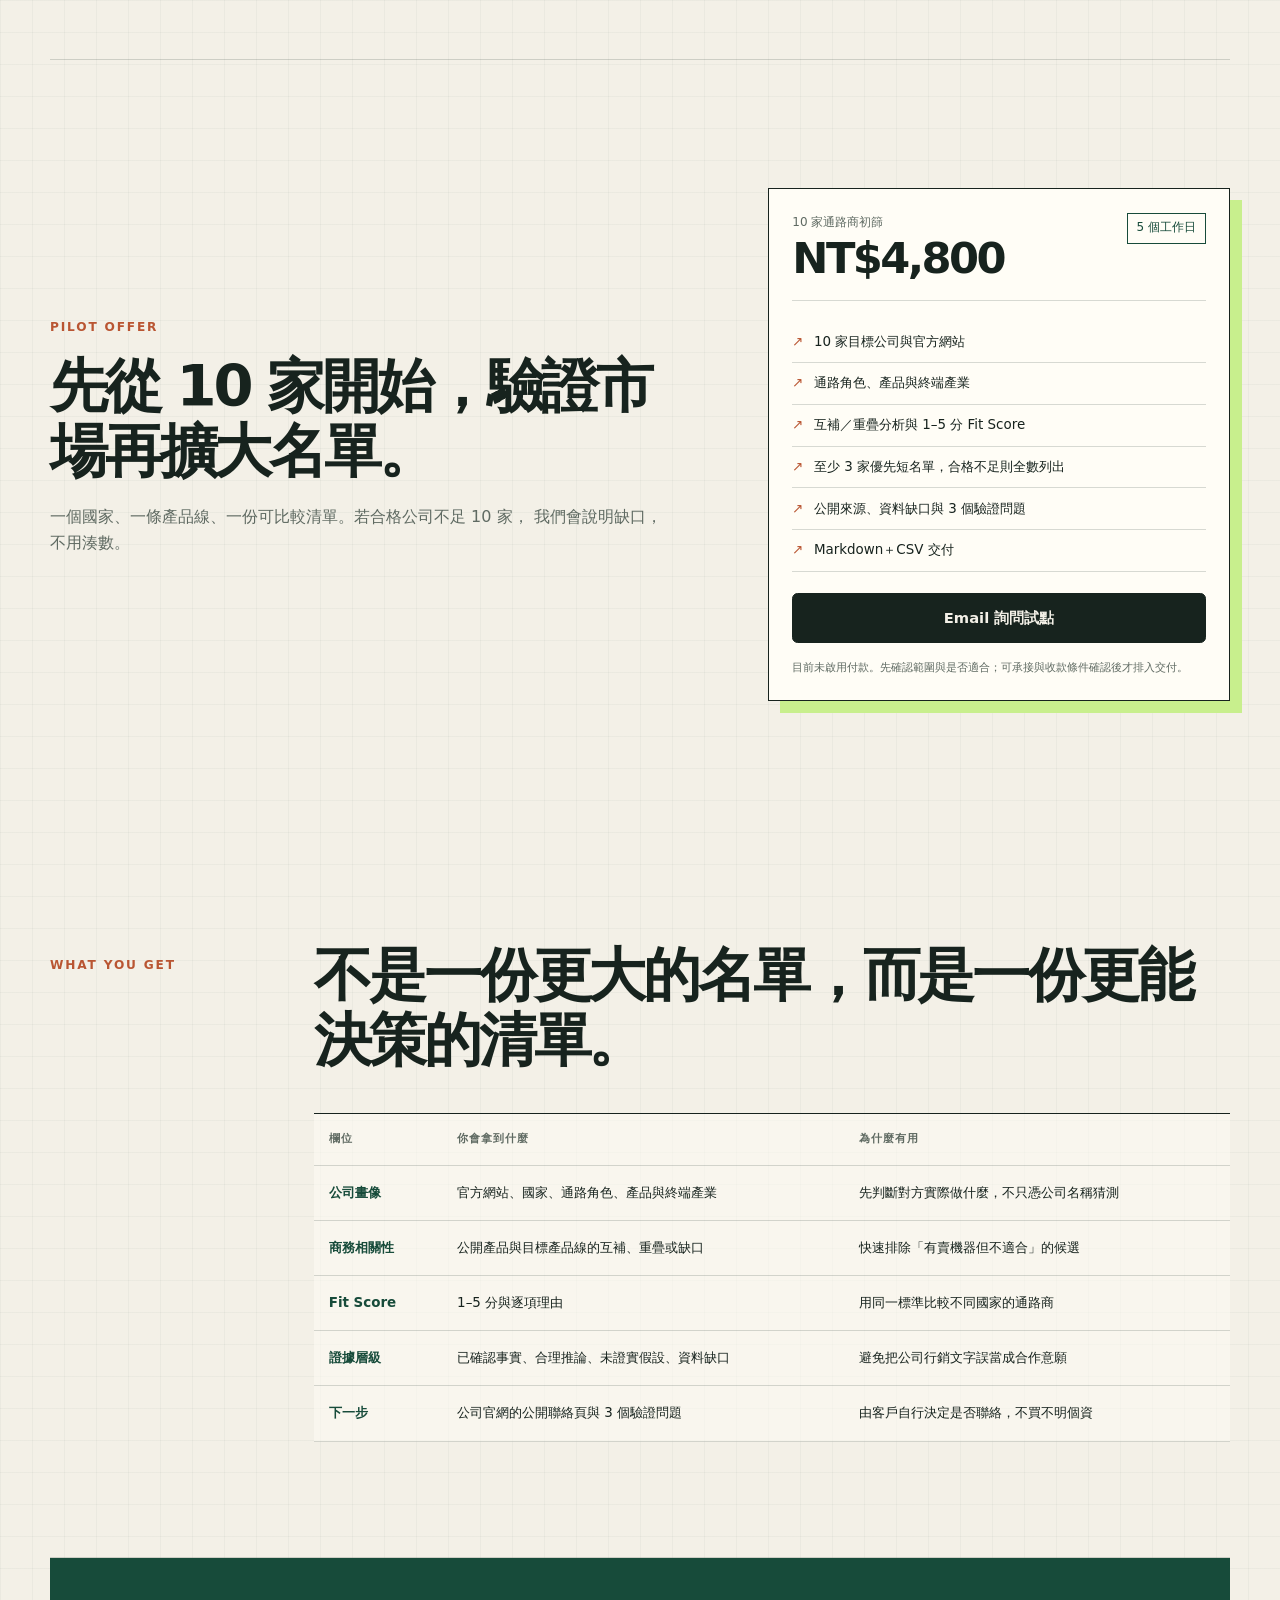
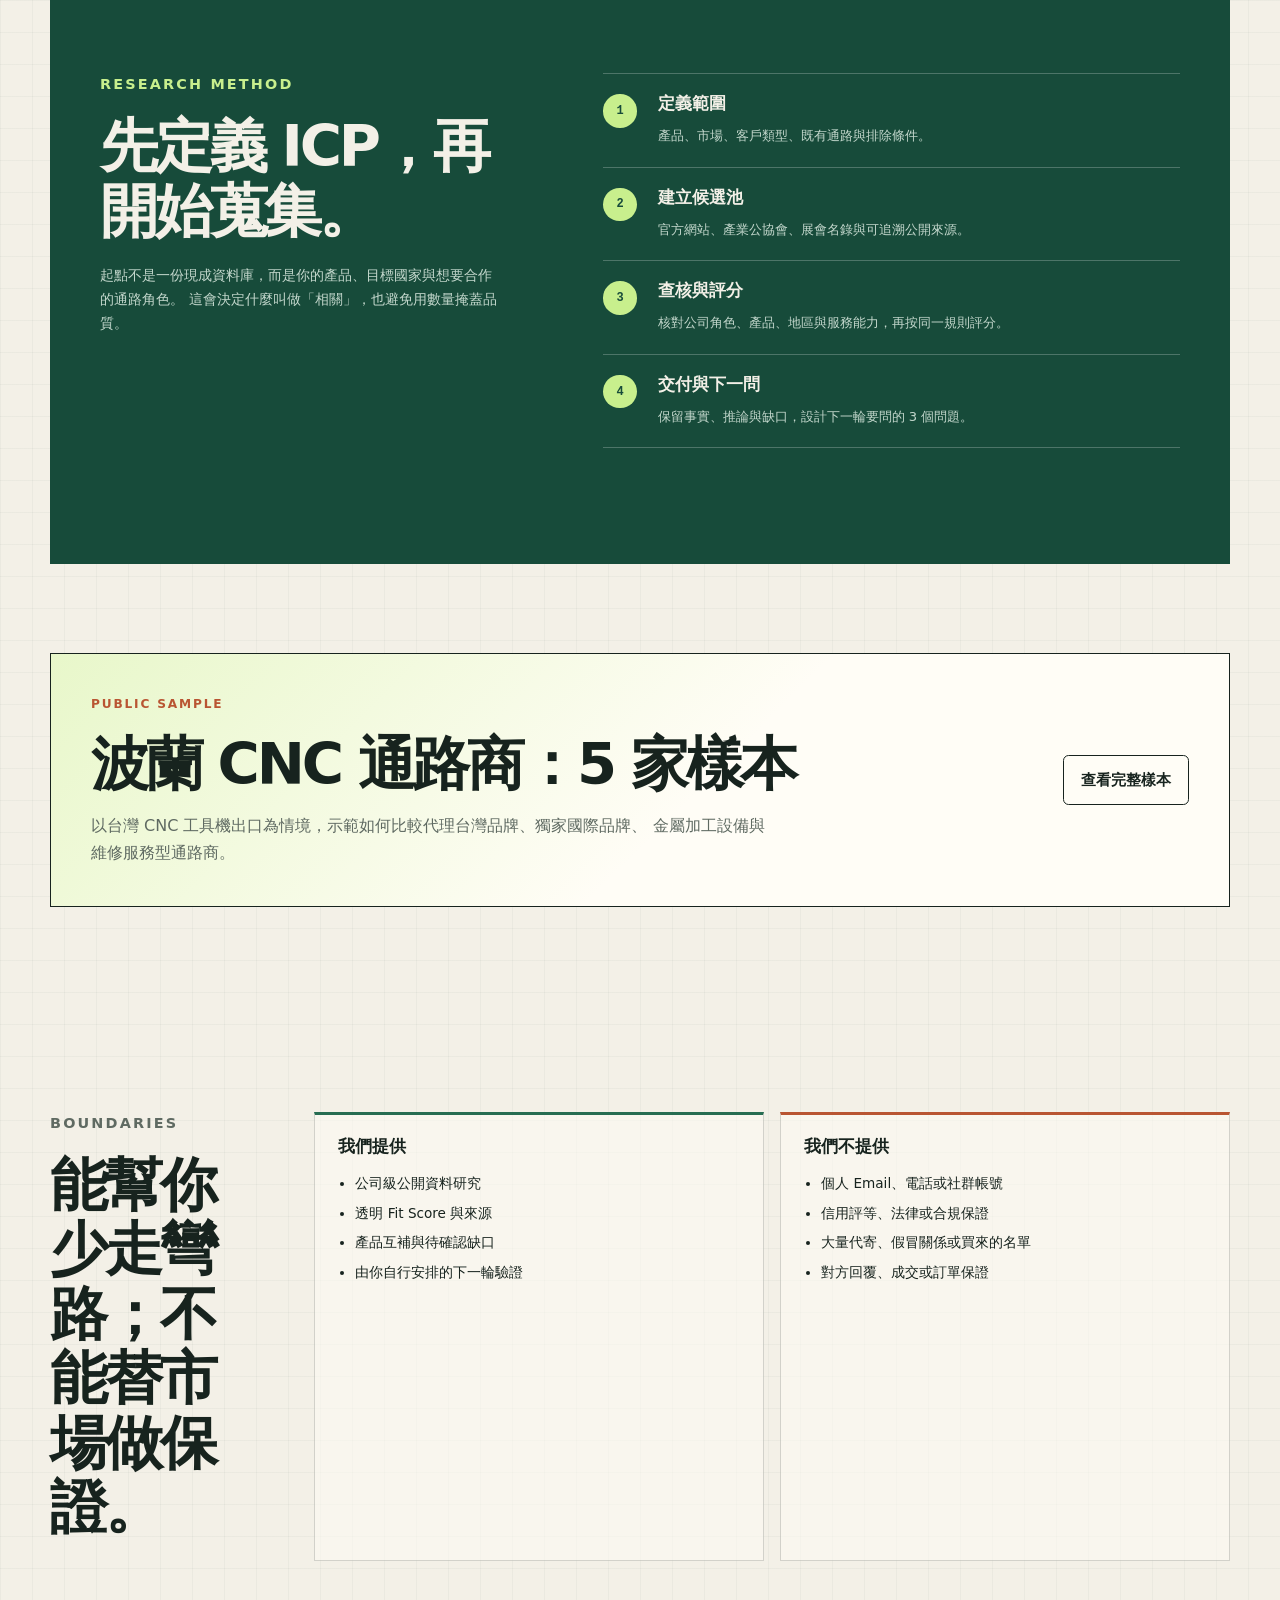
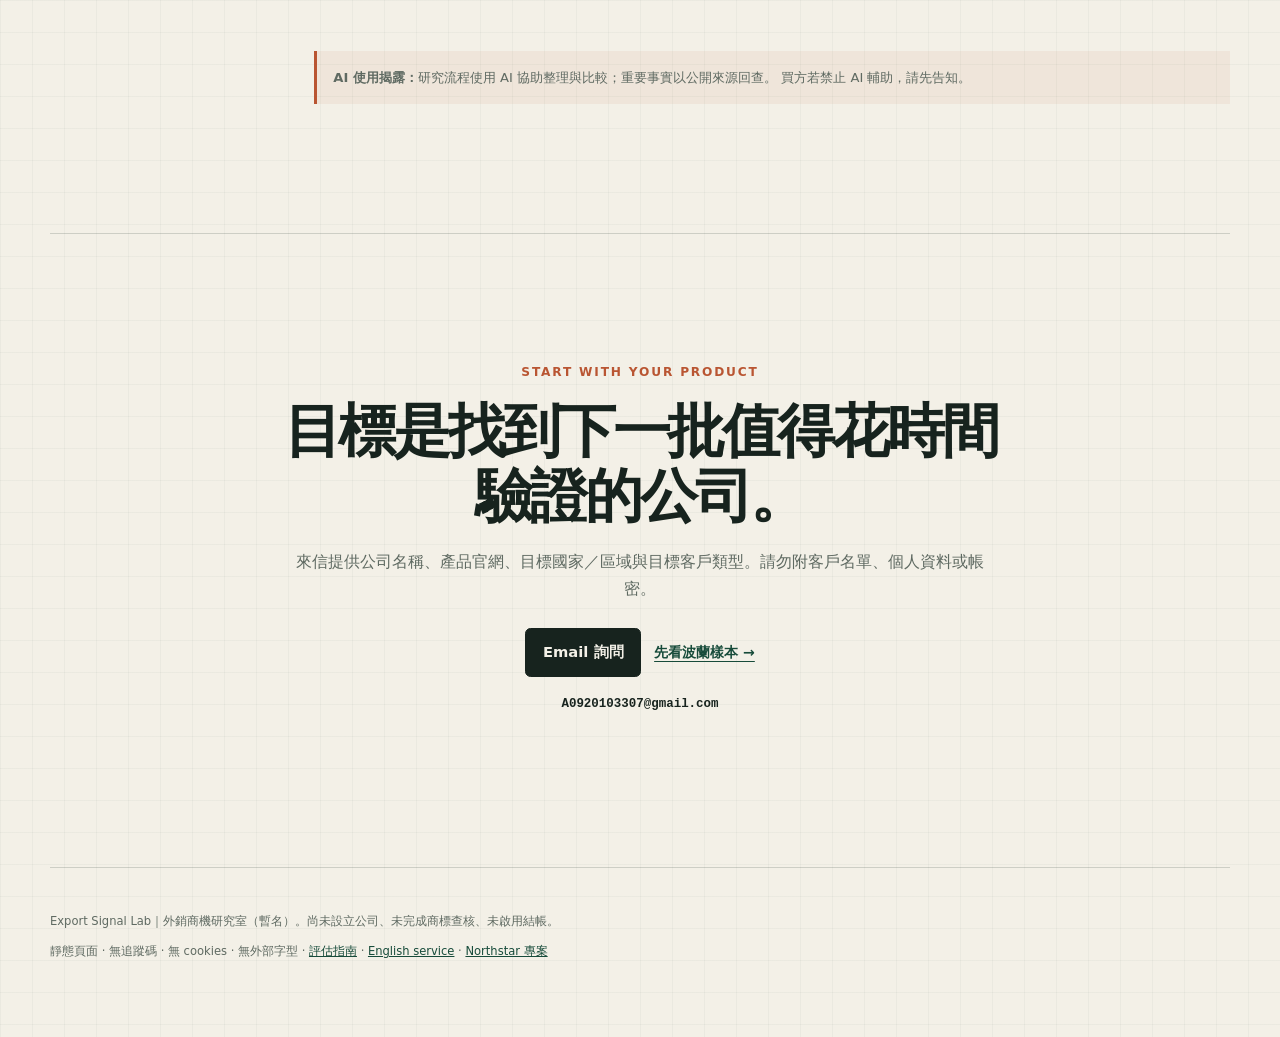
==== commit bb800e41: "Add English channel research pages" ====
--- a/export-research/index.html
+++ b/export-research/index.html
@@ -6,6 +6,7 @@
   <meta name="color-scheme" content="light">
   <meta name="description" content="為台灣工業出口商整理可追溯、可比較的海外通路商清單。10 家公開資料初篩試點，含 Fit Score、來源與訪談問題。">
   <link rel="canonical" href="https://a0920103307-droid.github.io/northstar-schema-review-site/export-research/">
+  <link rel="alternate" hreflang="en" href="https://a0920103307-droid.github.io/northstar-schema-review-site/export-research/english/">
   <title>Export Signal Lab｜外銷通路商機研究</title>
   <link rel="stylesheet" href="styles.css">
 </head>
@@ -228,7 +229,7 @@
 
   <footer>
     <p>Export Signal Lab｜外銷商機研究室（暫名）。尚未設立公司、未完成商標查核、未啟用結帳。</p>
-    <p>靜態頁面 · 無追蹤碼 · 無 cookies · 無外部字型 · <a href="guide.html">評估指南</a> · <a href="../">Northstar 專案</a></p>
+    <p>靜態頁面 · 無追蹤碼 · 無 cookies · 無外部字型 · <a href="guide.html">評估指南</a> · <a href="english/">English service</a> · <a href="../">Northstar 專案</a></p>
   </footer>
 </body>
 </html>
--- a/export-research/styles.css
+++ b/export-research/styles.css
@@ -122,6 +122,25 @@
   text-decoration-color: var(--lime);
   text-decoration-thickness: .16em;
   text-underline-offset: .08em;
+}
+.english-page h1 {
+  max-width: 13ch;
+  font-size: clamp(3.1rem, 6.6vw, 6.2rem);
+  letter-spacing: -.07em;
+}
+.english-page .signal-card { font-size: .96rem; }
+.english-page .signal-card dl div { grid-template-columns: 6.2rem 1fr; }
+.sample-table td:first-child { color: var(--ink); }
+.sample-table .source-links { display: grid; gap: .22rem; }
+.sample-table .source-links a { color: var(--green); font-size: .75rem; }
+.sample-table .status {
+  display: inline-block;
+  padding: .2rem .38rem;
+  color: var(--green);
+  border: 1px solid var(--green);
+  border-radius: 999px;
+  font: 750 .66rem/1.2 ui-monospace, SFMono-Regular, Consolas, monospace;
+  white-space: nowrap;
 }
 h2 {
   margin: 0 0 1.25rem;
@@ -485,6 +504,7 @@
   .notice { font-size: .68rem; }
   .hero { padding-block: 3.5rem 4.5rem; gap: 3rem; }
   h1 { font-size: clamp(2.6rem, 14vw, 4.2rem); letter-spacing: -.065em; }
+  .english-page h1 { font-size: clamp(2.55rem, 13vw, 4rem); }
   h2 { font-size: clamp(2rem, 10vw, 3rem); }
   .actions, .contact-actions { display: grid; }
   .button { width: 100%; }
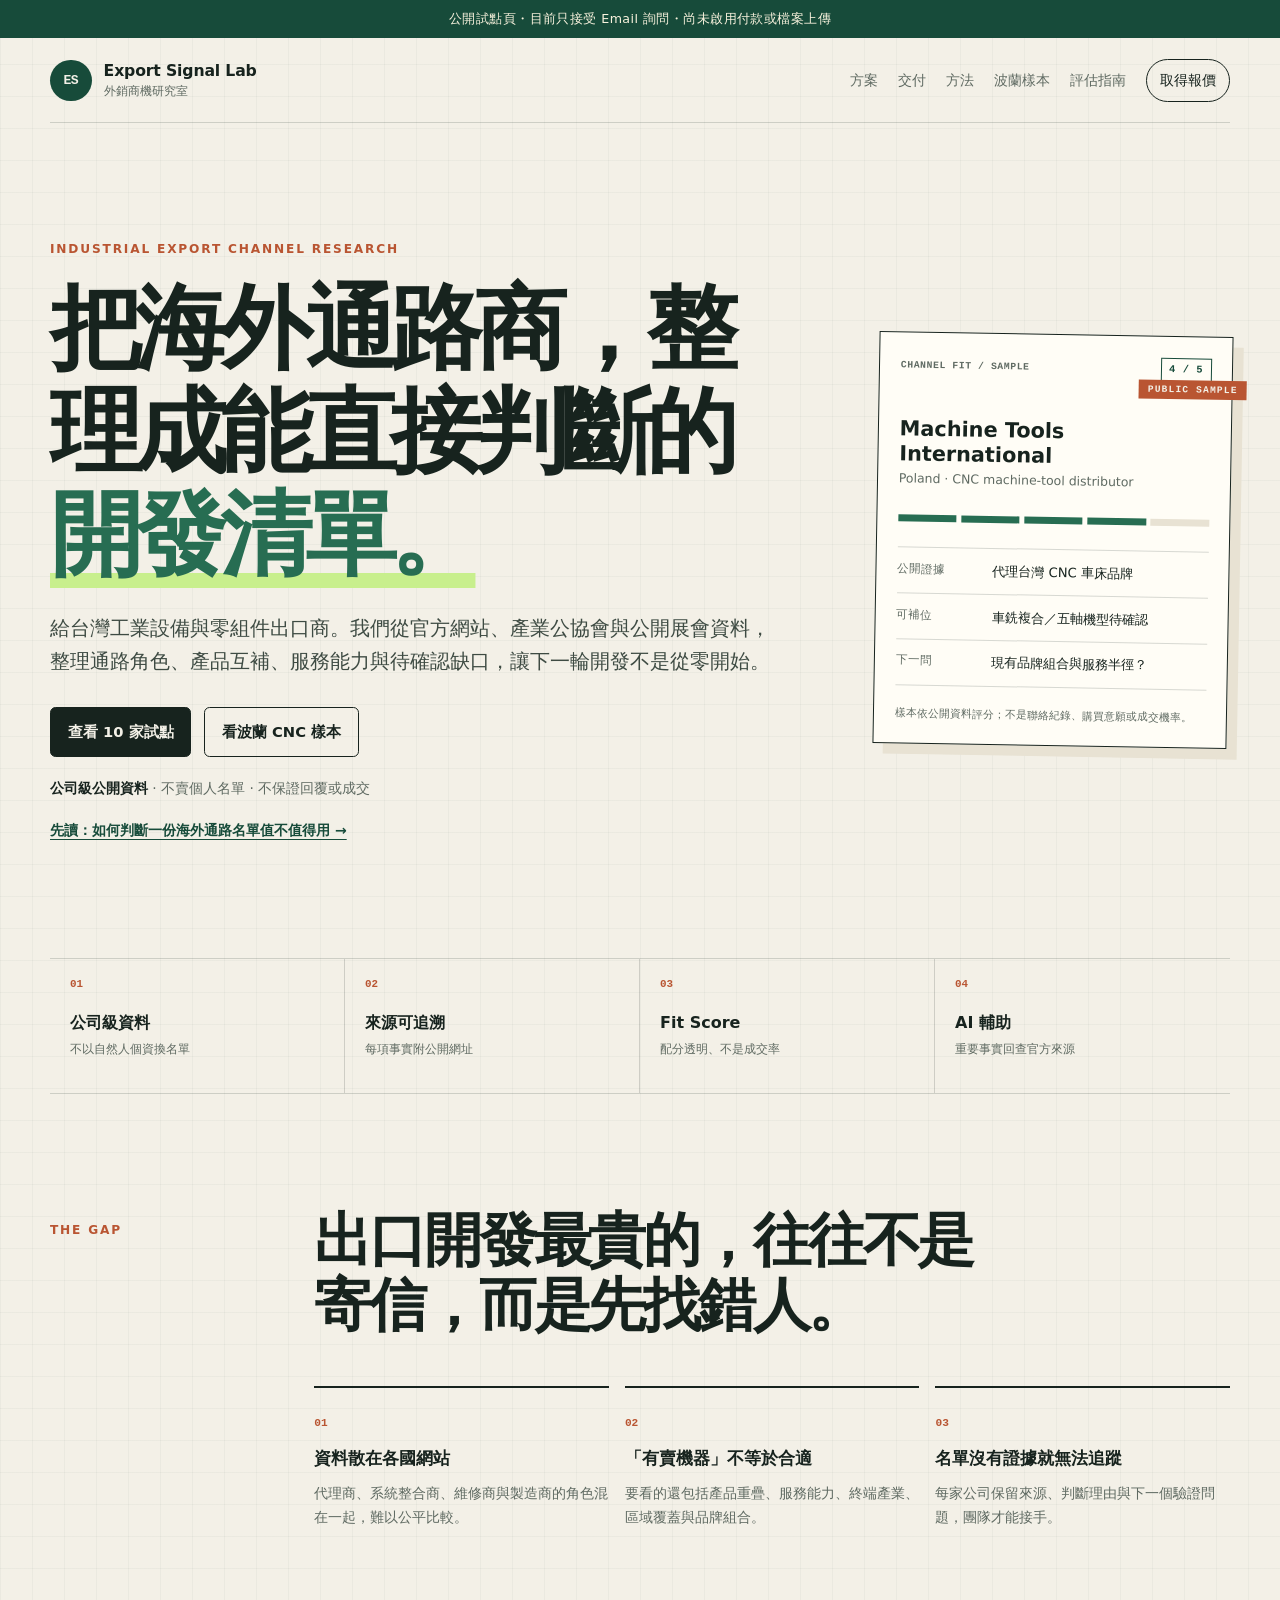
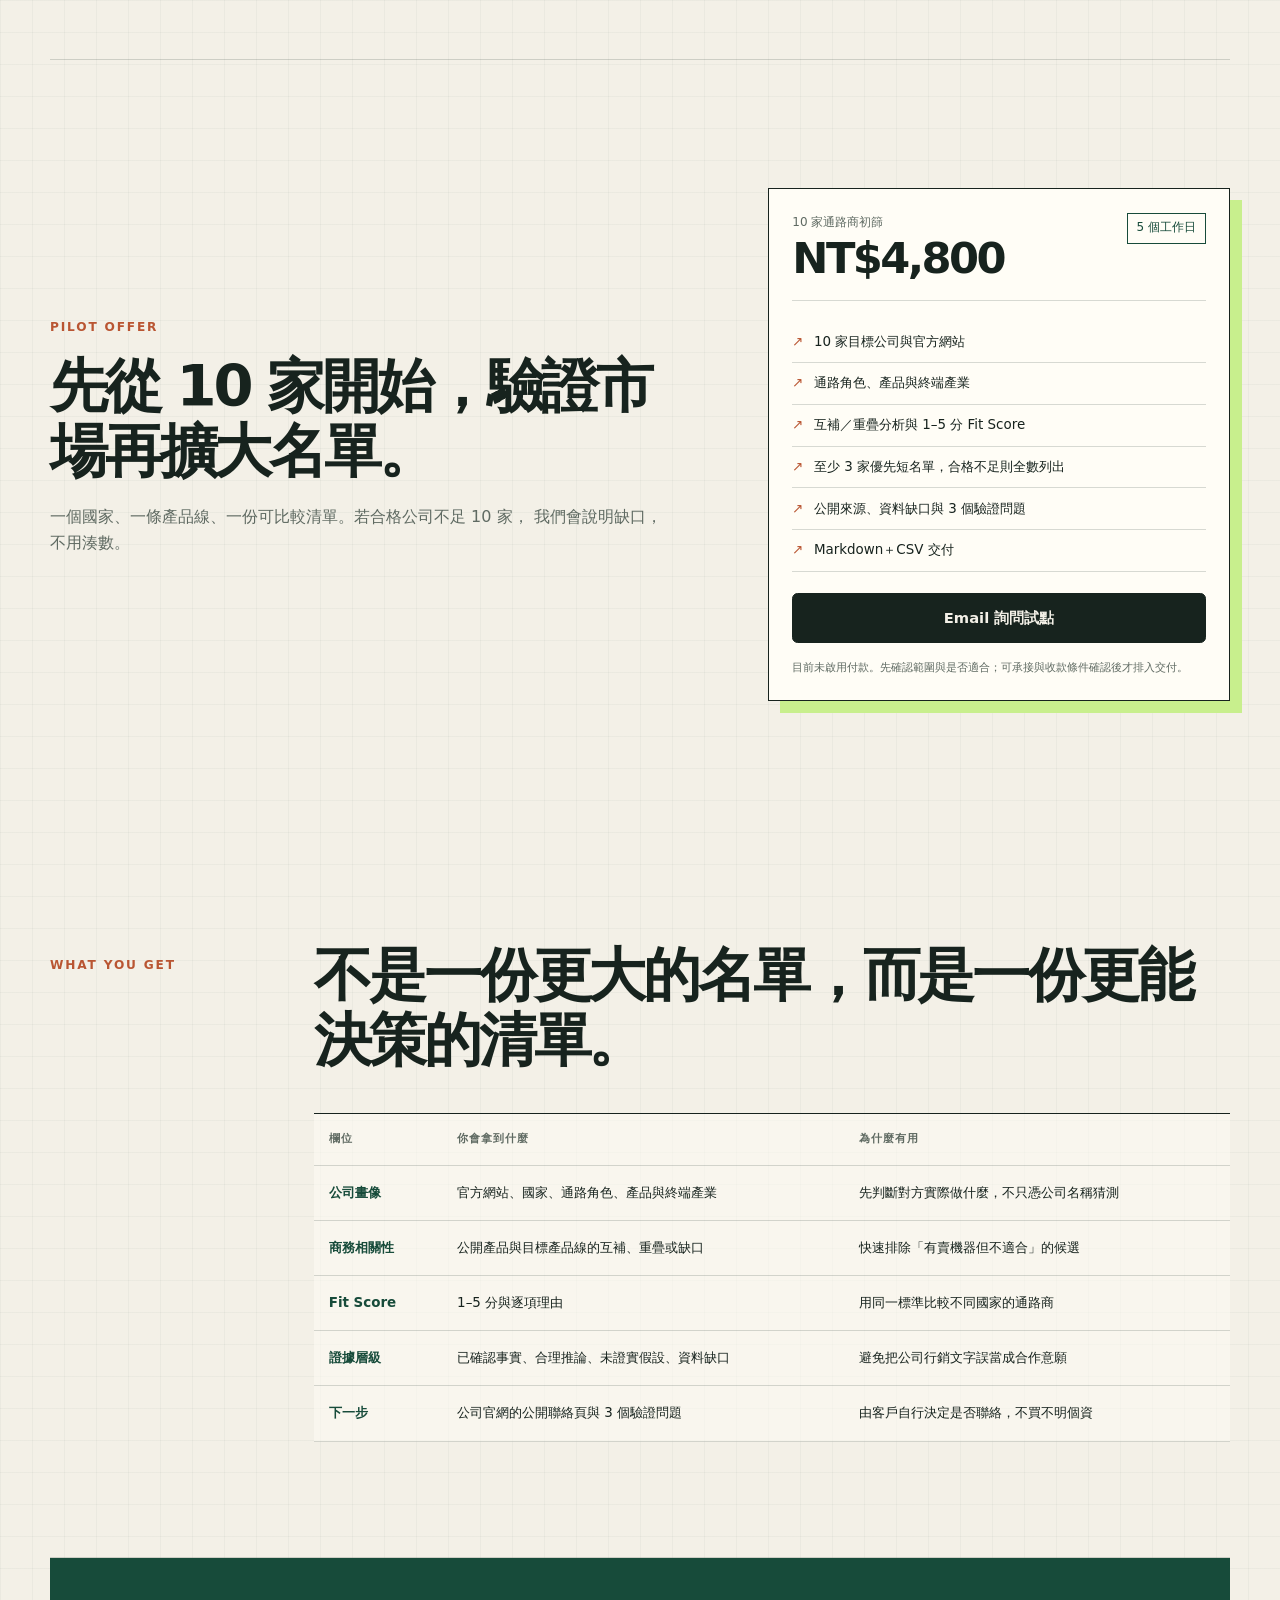
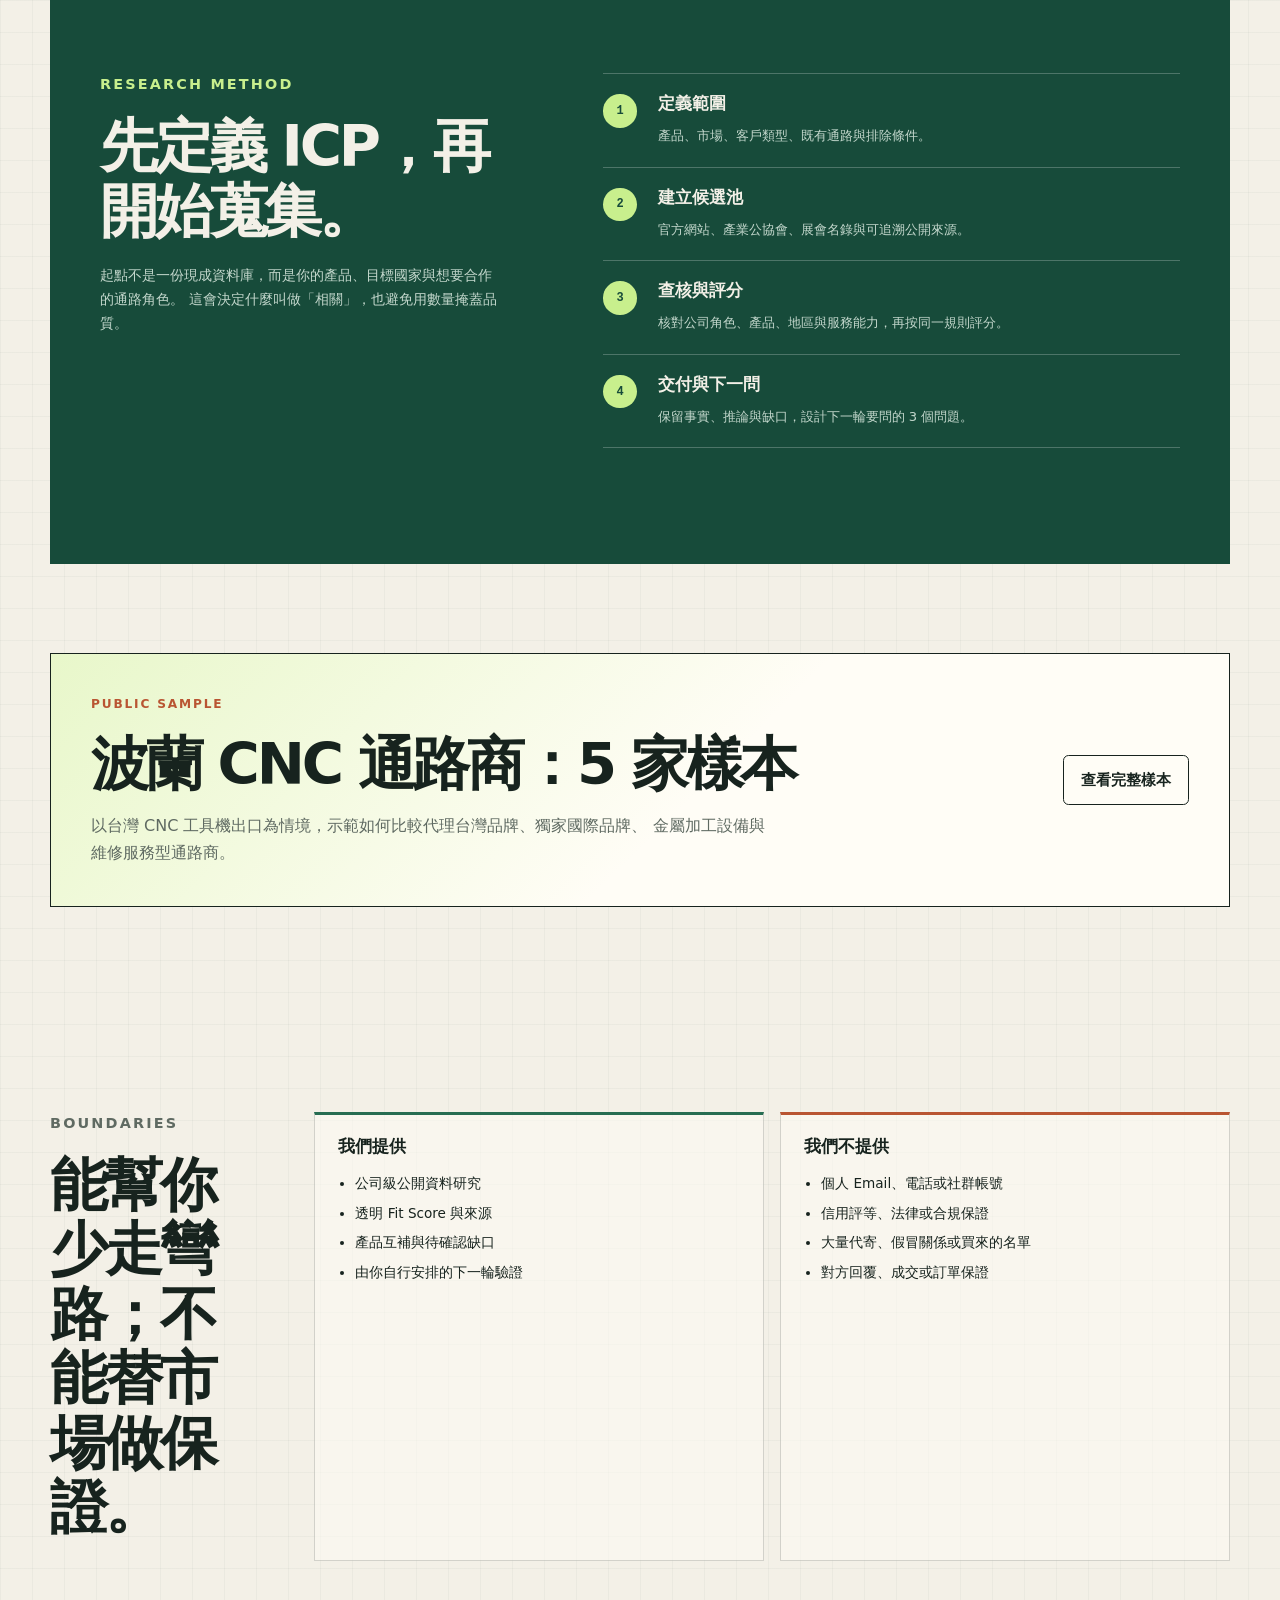
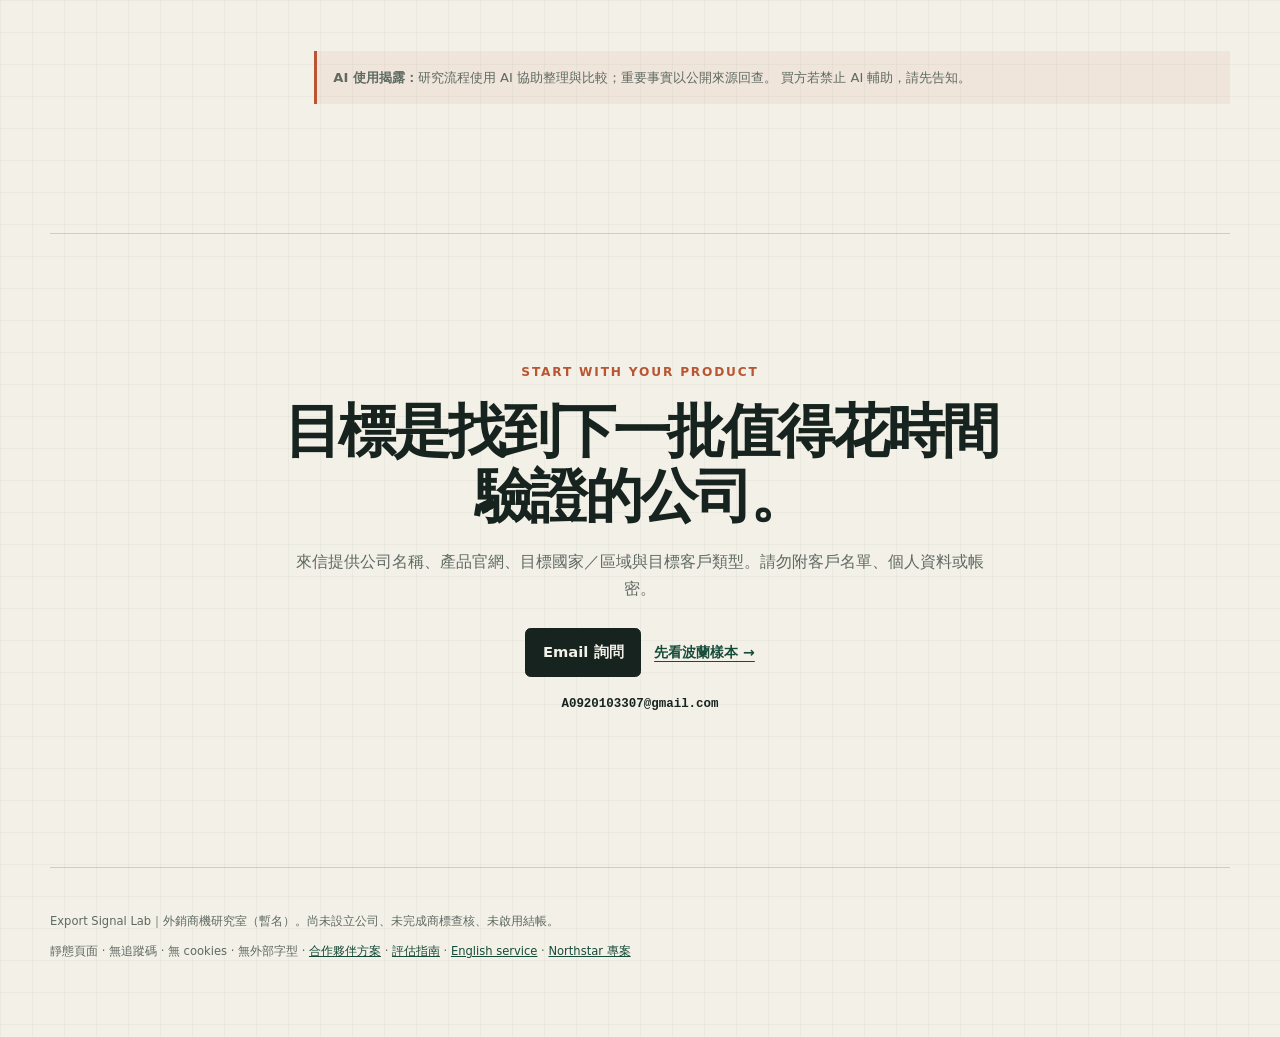
==== commit 8ba9879d: "Add white-label research partner page" ====
--- a/export-research/index.html
+++ b/export-research/index.html
@@ -229,7 +229,7 @@
 
   <footer>
     <p>Export Signal Lab｜外銷商機研究室（暫名）。尚未設立公司、未完成商標查核、未啟用結帳。</p>
-    <p>靜態頁面 · 無追蹤碼 · 無 cookies · 無外部字型 · <a href="guide.html">評估指南</a> · <a href="english/">English service</a> · <a href="../">Northstar 專案</a></p>
+    <p>靜態頁面 · 無追蹤碼 · 無 cookies · 無外部字型 · <a href="partners/">合作夥伴方案</a> · <a href="guide.html">評估指南</a> · <a href="english/">English service</a> · <a href="../">Northstar 專案</a></p>
   </footer>
 </body>
 </html>
--- a/export-research/styles.css
+++ b/export-research/styles.css
@@ -142,6 +142,29 @@
   font: 750 .66rem/1.2 ui-monospace, SFMono-Regular, Consolas, monospace;
   white-space: nowrap;
 }
+.faq {
+  display: grid;
+  grid-template-columns: minmax(220px, .42fr) minmax(0, .58fr);
+  gap: clamp(2rem, 6vw, 5rem);
+  padding-block: clamp(3rem, 7vw, 6rem);
+  border-top: 1px solid var(--line);
+}
+.faq-list { display: grid; gap: .8rem; }
+.faq details {
+  padding: 1rem 1.1rem;
+  border: 1px solid var(--line);
+  background: rgba(255, 253, 246, .72);
+}
+.faq summary {
+  cursor: pointer;
+  font-weight: 800;
+  line-height: 1.35;
+}
+.faq details p {
+  margin: .8rem 0 0;
+  color: var(--muted);
+  font-size: .92rem;
+}
 h2 {
   margin: 0 0 1.25rem;
   font-size: clamp(2.15rem, 4.5vw, 4rem);
@@ -490,7 +513,7 @@
   .ticker { grid-template-columns: 1fr 1fr; }
   .ticker div:nth-child(2) { border-right: 0; }
   .ticker div:nth-child(-n+2) { border-bottom: 1px solid var(--line); }
-  .problem, .deliverable, .limits { grid-template-columns: 1fr; gap: 1.5rem; }
+  .problem, .deliverable, .limits, .faq { grid-template-columns: 1fr; gap: 1.5rem; }
   .section-label { padding-top: 0; }
   .problem-grid { grid-template-columns: 1fr; }
   .disclosure { grid-column: 1; }
